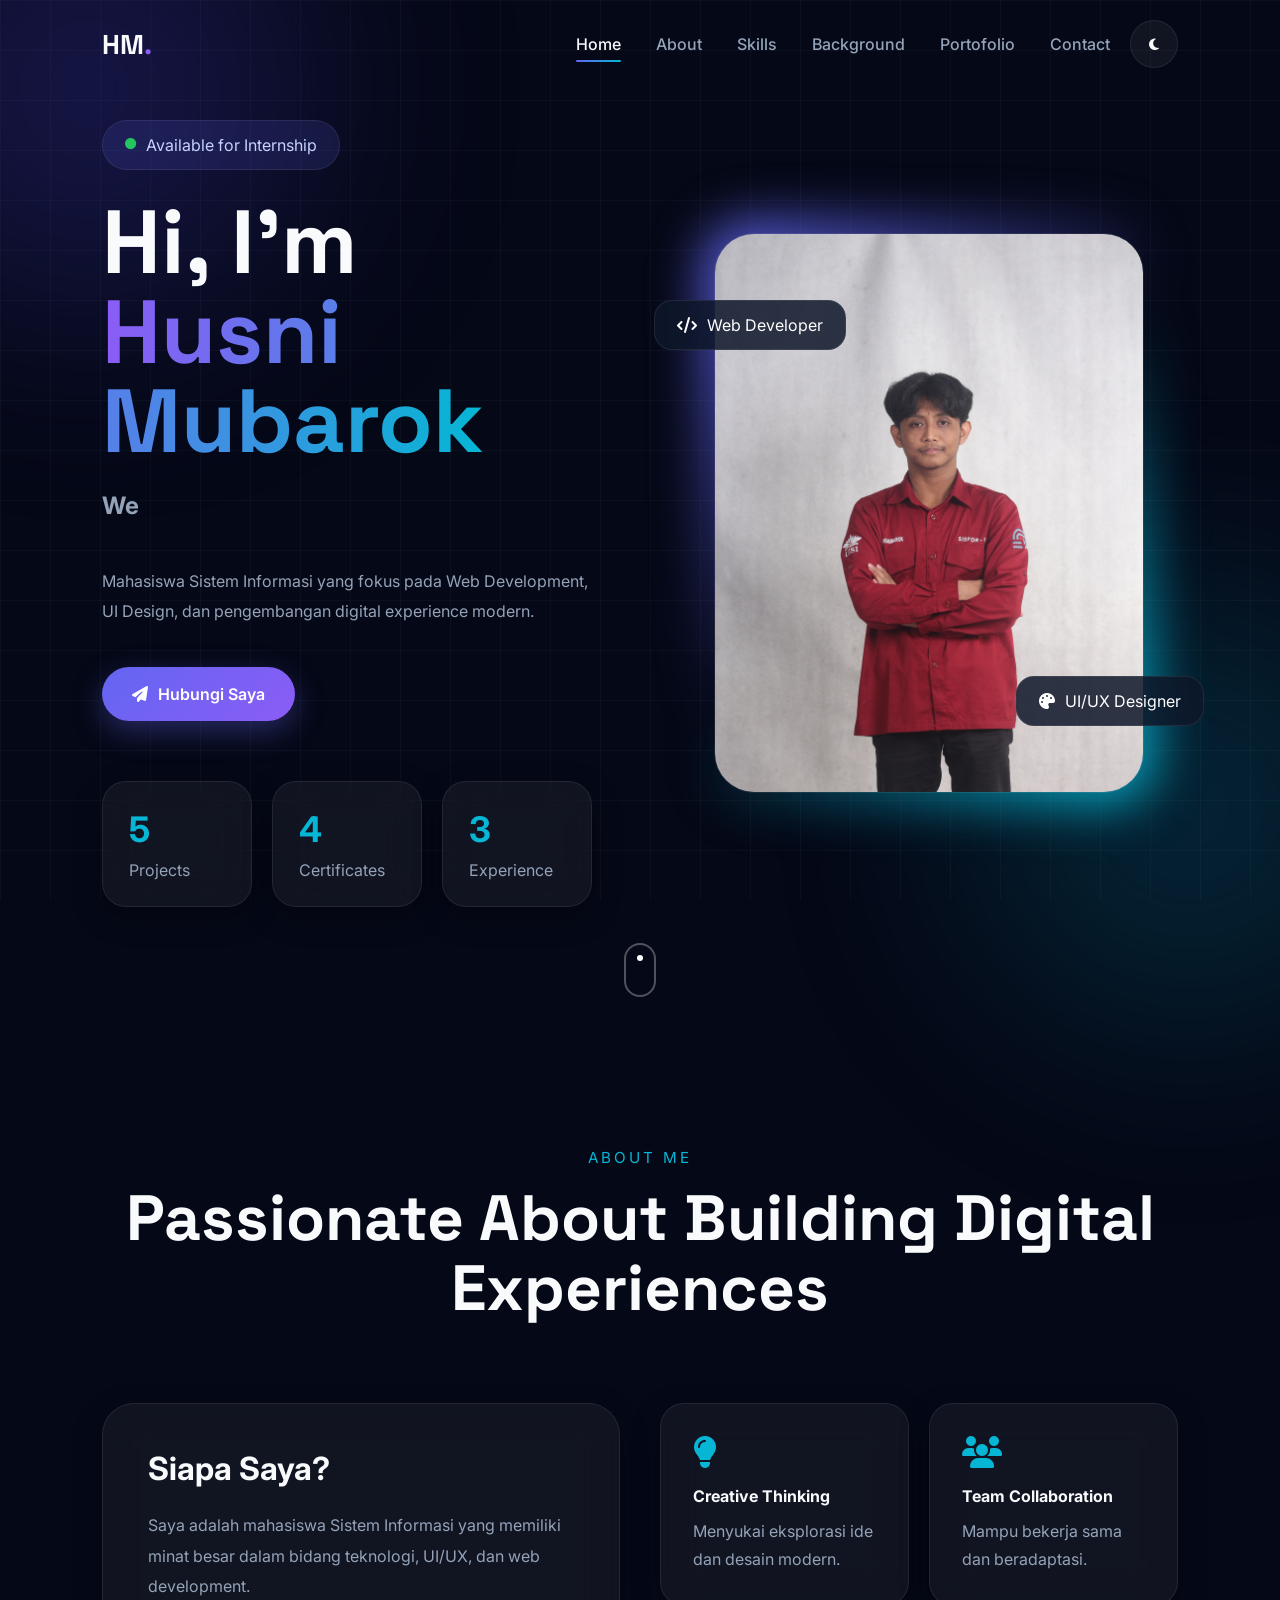
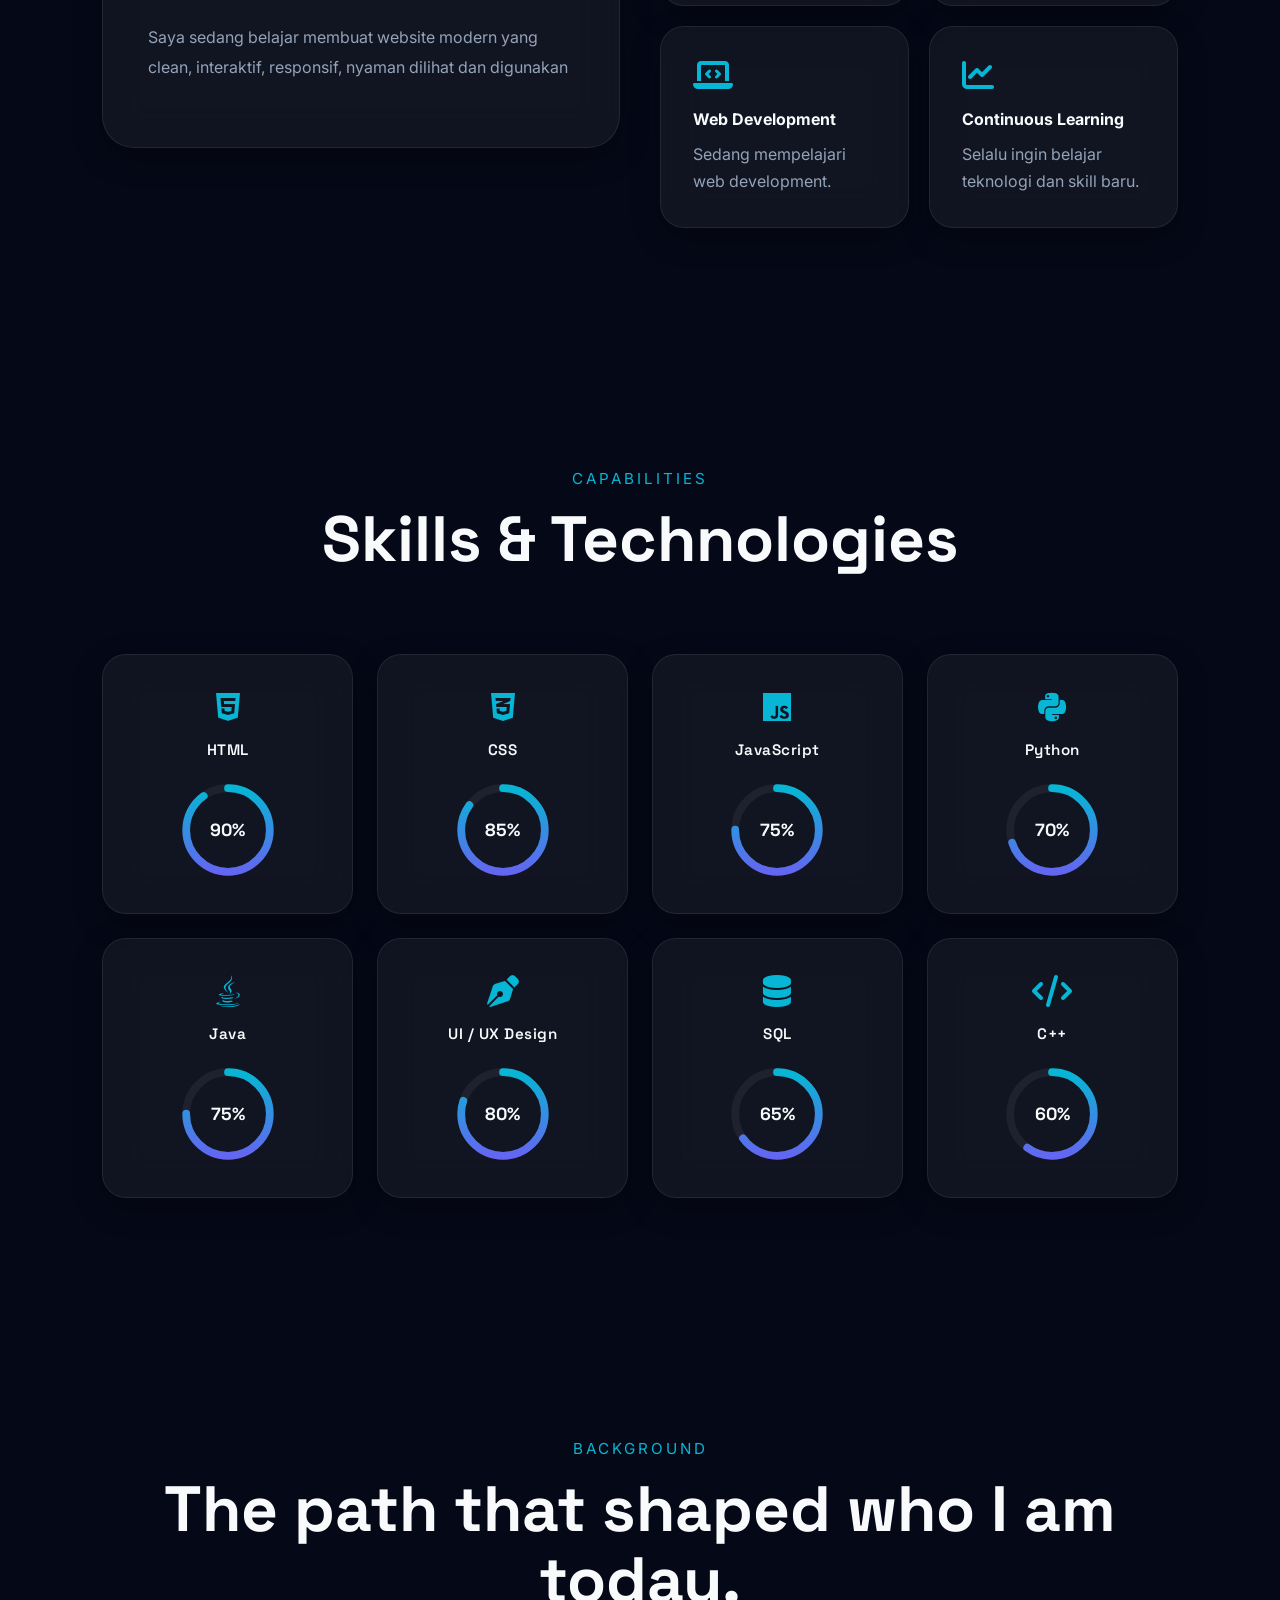
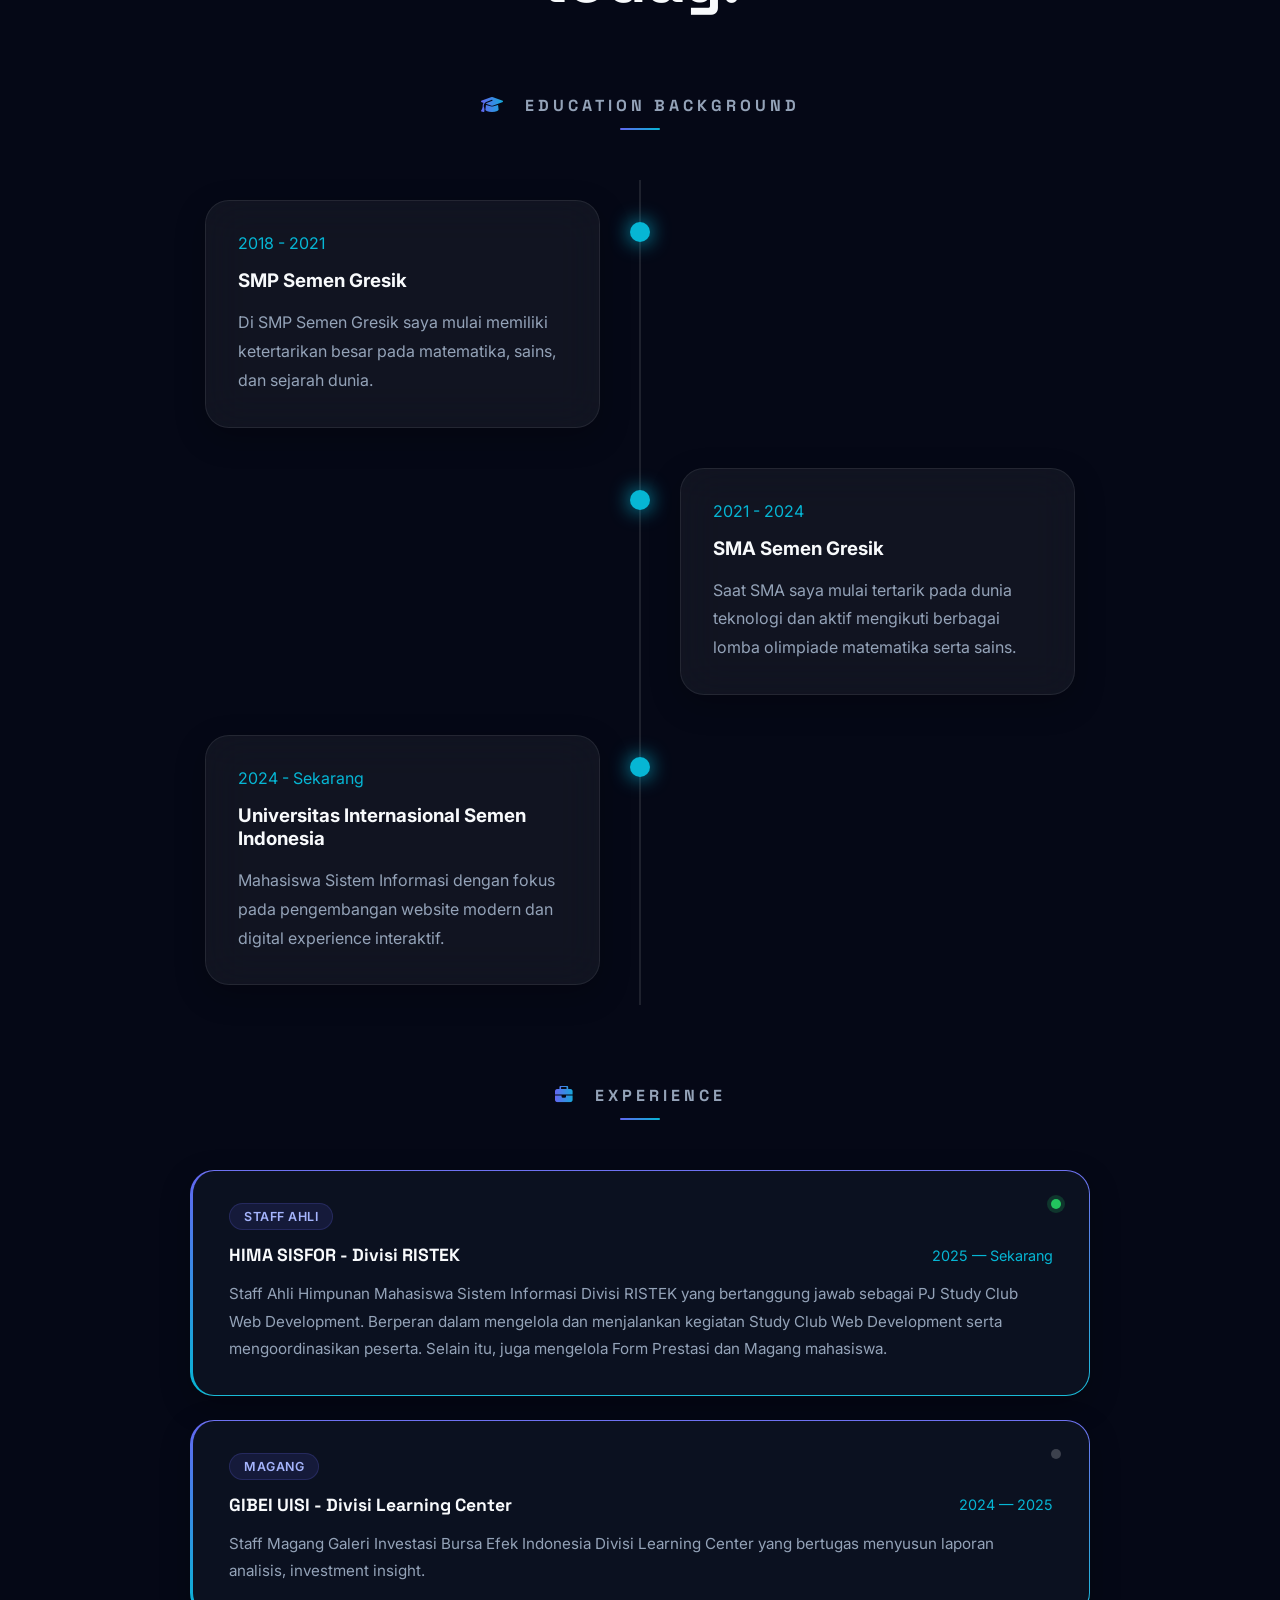
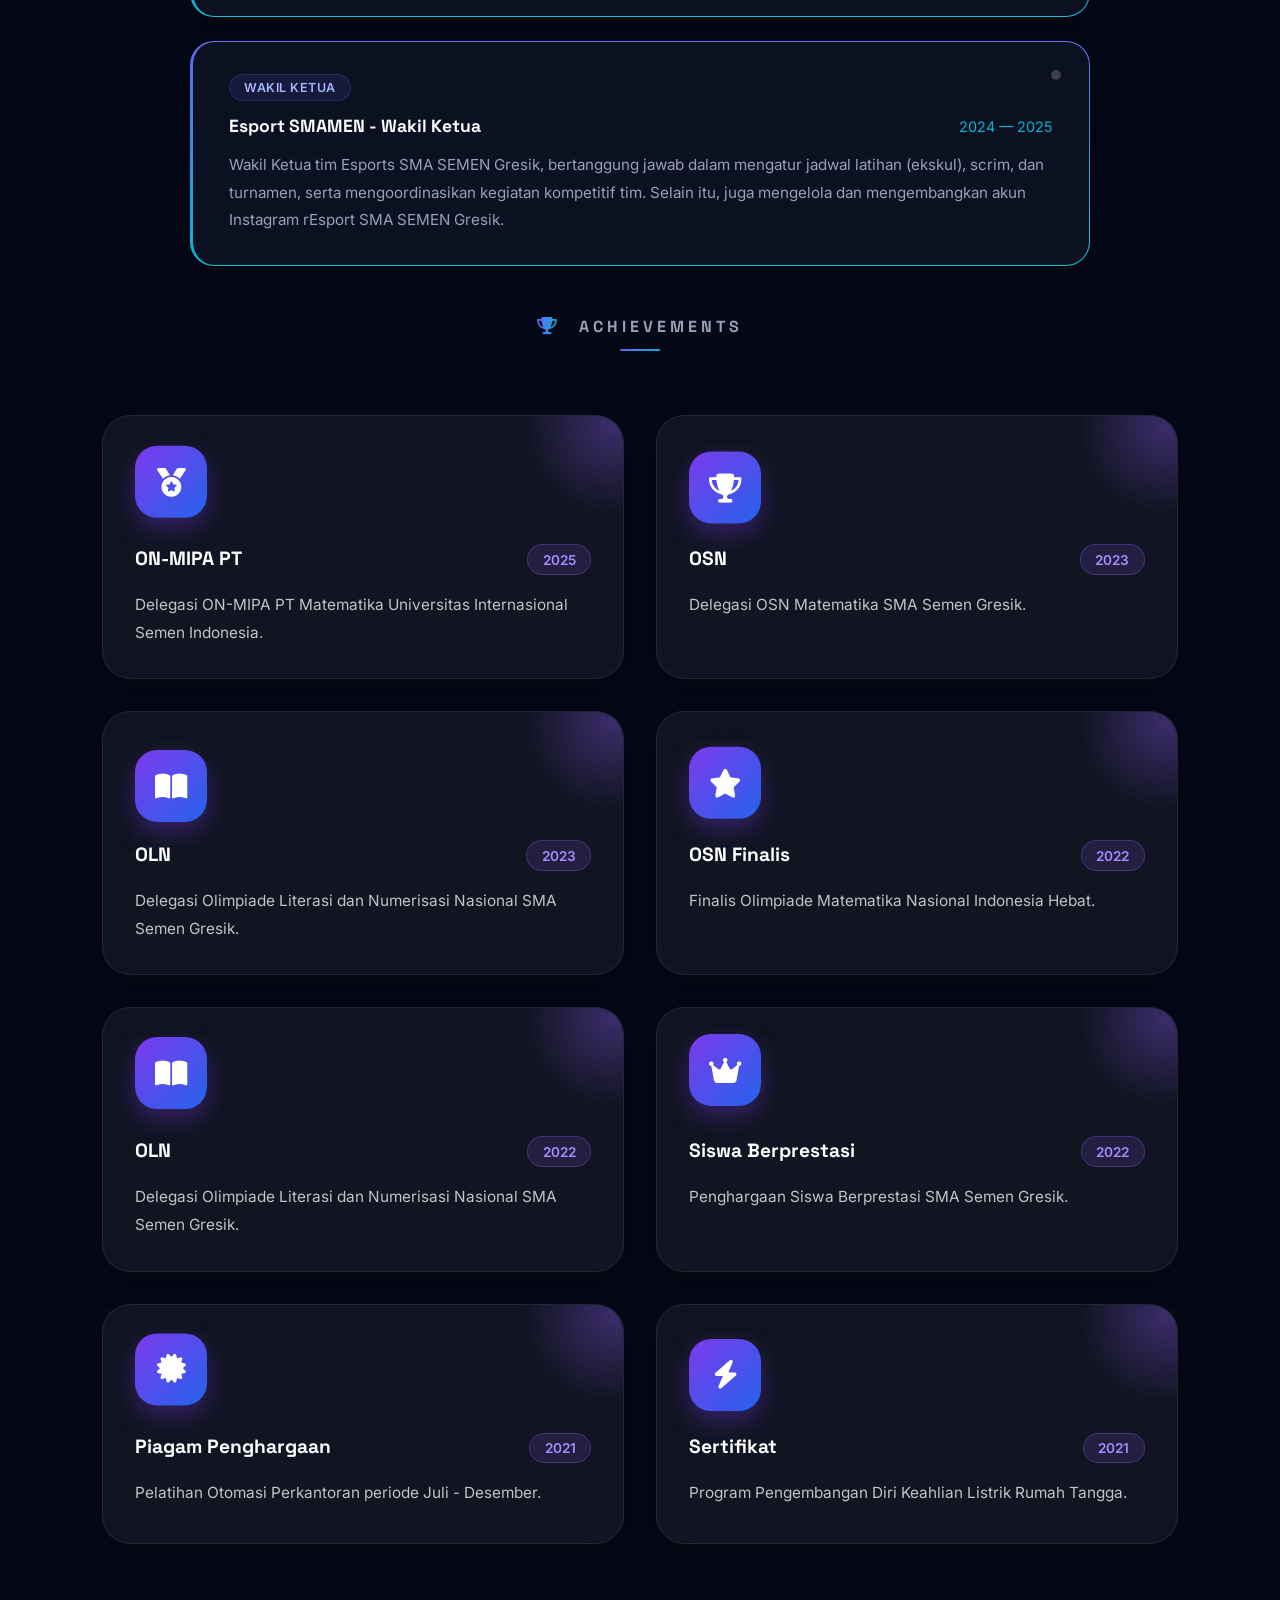
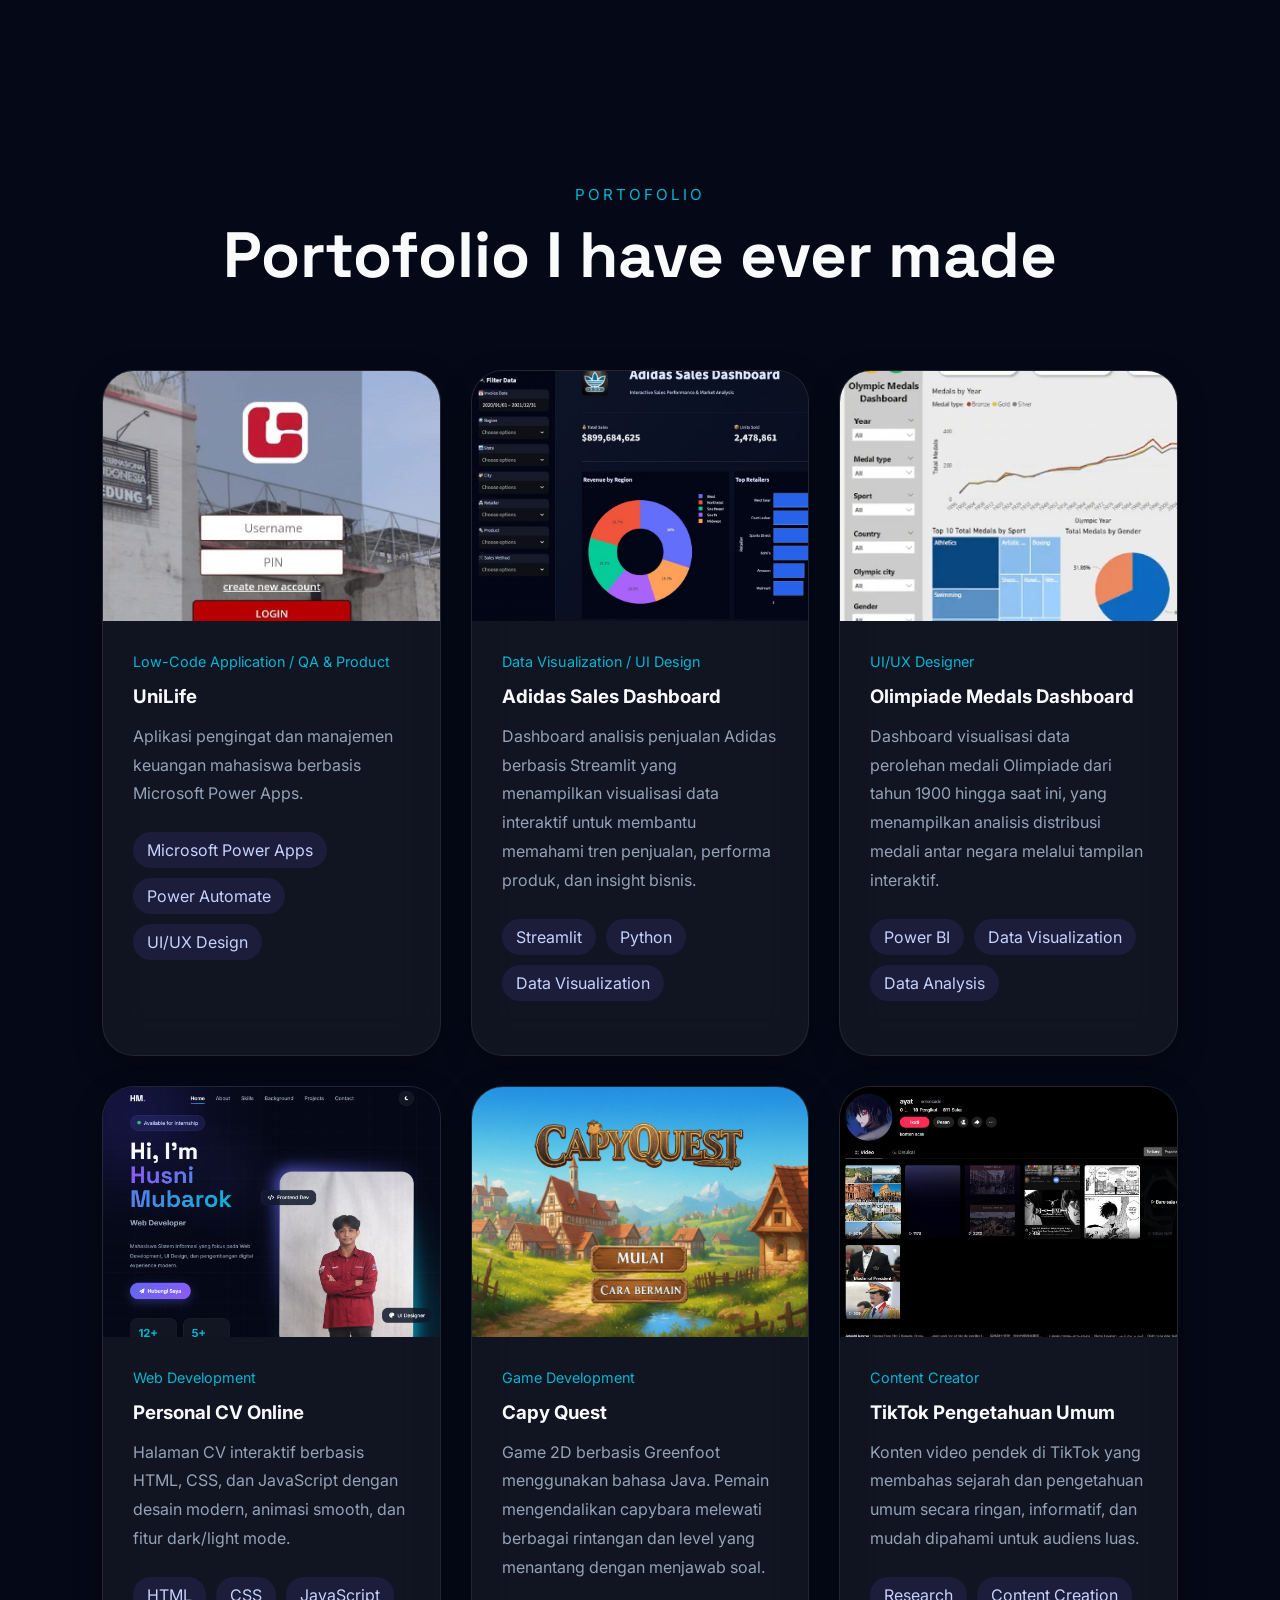
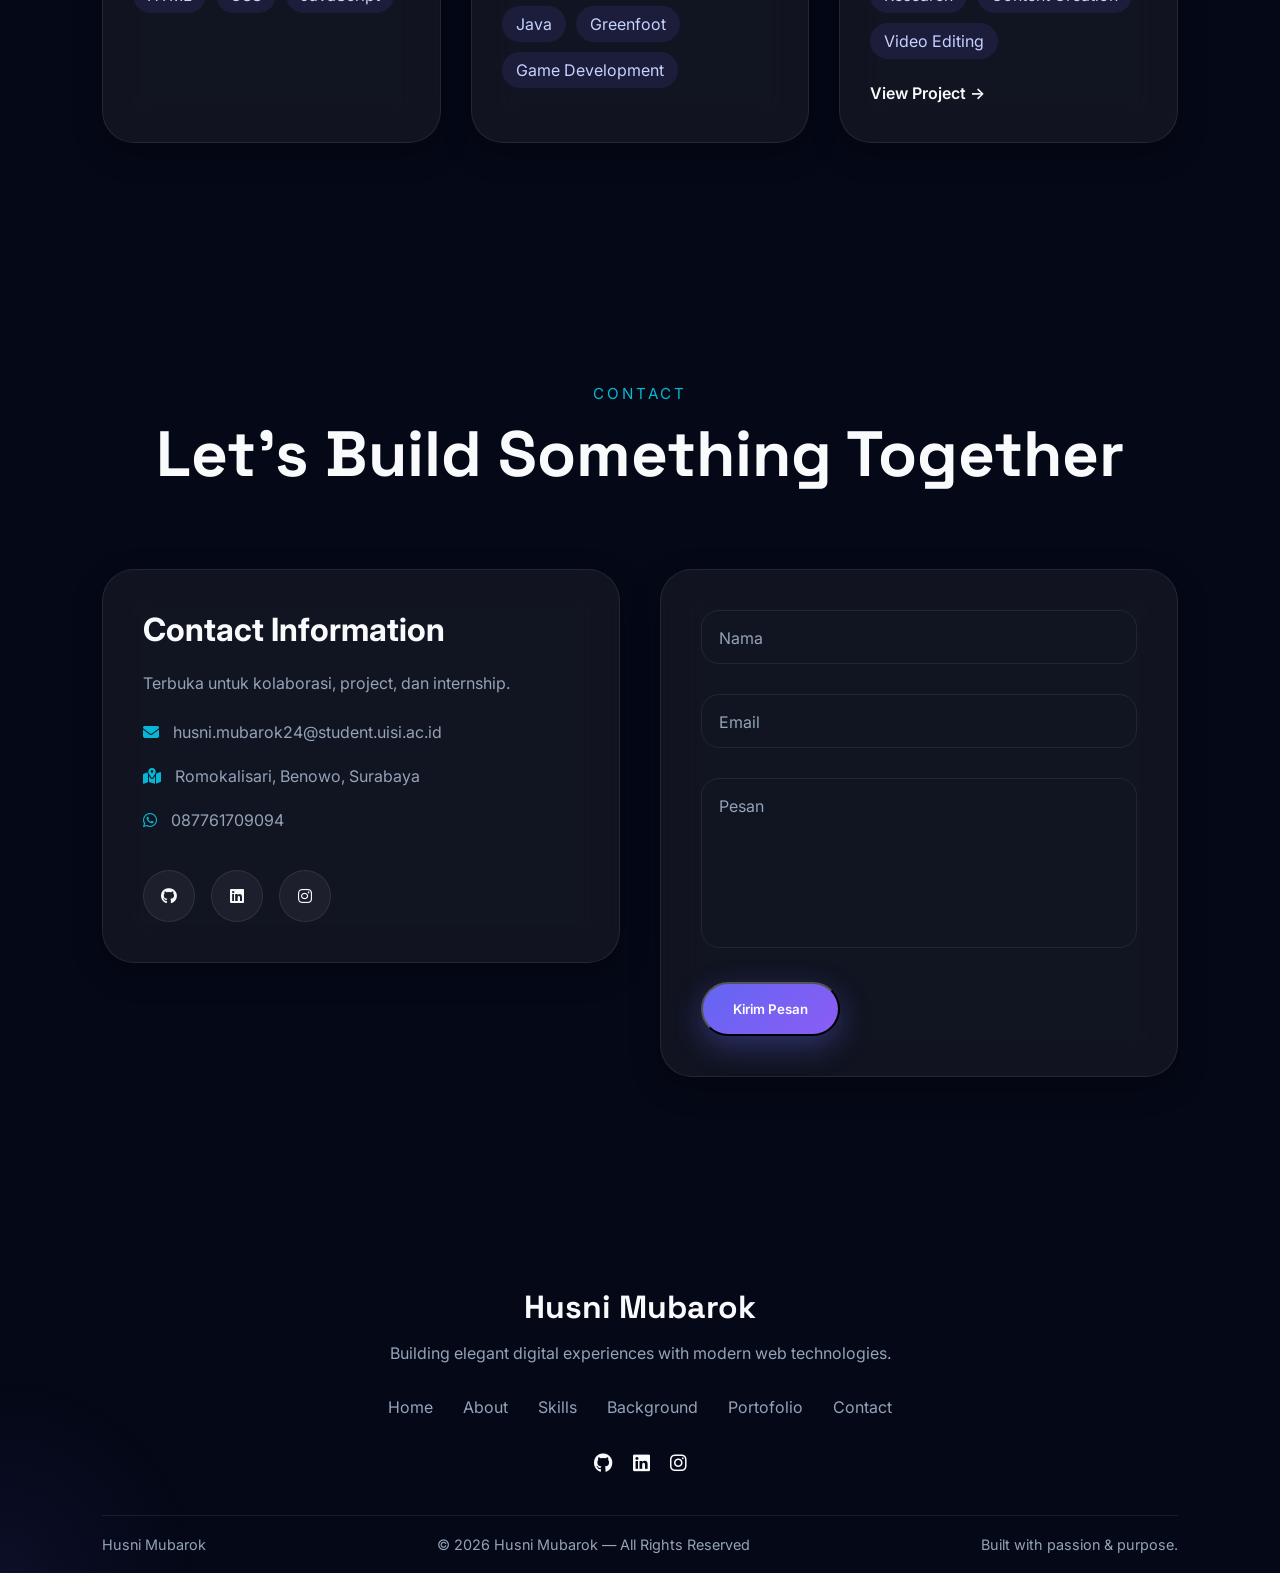
==== index.html @ 09825453 "hosting" ====
<!DOCTYPE html>
<html lang="id">
<head>
  <meta charset="UTF-8" />
  <meta name="viewport" content="width=device-width, initial-scale=1.0" />
  <title>Husni Mubarok | Personal CV</title>
  <!-- GOOGLE FONT -->
  <link rel="preconnect" href="https://fonts.googleapis.com">
  <link rel="preconnect" href="https://fonts.gstatic.com" crossorigin>
  <link href="https://fonts.googleapis.com/css2?family=Inter:wght@300;400;500;600;700;800&family=Space+Grotesk:wght@400;500;700&display=swap" rel="stylesheet">
  <!-- FONT AWESOME -->
  <link rel="stylesheet" href="https://cdnjs.cloudflare.com/ajax/libs/font-awesome/6.6.0/css/all.min.css" />
  <!-- CSS -->
  <link rel="stylesheet" href="landing-page.css">
</head>
<body>

  <!-- PRELOADER -->
  <div class="preloader">
    <div class="loader-content">
      <h2>HM CV</h2>
      <div class="loading-bar">
        <span class="loading-fill"></span>
      </div>
      <p class="loading-text">Loading...</p>
    </div>
  </div>

  <!-- SCROLL PROGRESS -->
  <div class="scroll-progress"></div>

  <!-- BACKGROUND EFFECT -->
  <div class="bg-blur blur-1"></div>
  <div class="bg-blur blur-2"></div>
  <div class="bg-grid"></div>

  <!-- HEADER -->
  <header class="header" id="header">
    <nav class="navbar">
      <!-- LOGO -->
      <a href="#home" class="logo">HM<span>.</span></a>
      <!-- NAVIGATION -->
      <ul class="nav-menu" id="navMenu">
        <li><a href="#home" class="nav-link active">Home</a></li>
        <li><a href="#about" class="nav-link">About</a></li>
        <li><a href="#skills" class="nav-link">Skills</a></li>
        <li><a href="#background" class="nav-link">Background</a></li>
        <li><a href="#portofolio" class="nav-link">Portofolio</a></li>
        <li><a href="#contact" class="nav-link">Contact</a></li>
      </ul>
      <!-- RIGHT NAV -->
      <div class="nav-right">
        <button class="theme-toggle" id="themeToggle">
          <i class="fa-solid fa-moon"></i>
        </button>
        <button class="hamburger" id="hamburger">
          <span></span>
          <span></span>
          <span></span>
        </button>
      </div>
    </nav>
  </header>

  <!-- MAIN -->
  <main>

    <!-- HERO SECTION -->
    <section class="hero section" id="home">
      <!-- HERO CONTENT -->
      <div class="hero-content reveal">
        <div class="hero-badge">
          <i class="fa-solid fa-circle"></i>
          Available for Internship
        </div>
        <h1>Hi, I'm <span>Husni Mubarok</span></h1>
        <h2 id="typing"></h2>
        <p class="hero-description">
          Mahasiswa Sistem Informasi yang fokus pada
          Web Development, UI Design, dan pengembangan
          digital experience modern.
        </p>
        <!-- BUTTON -->
        <div class="hero-buttons">
          <a href="#contact" class="btn primary-btn ripple">
            <i class="fa-solid fa-paper-plane"></i>
            Hubungi Saya
          </a>
        </div>
        <!-- STATS -->
        <div class="hero-stats">
          <article class="stat-card glass">
            <h3 class="counter" data-target="6">0</h3>
            <p>Projects</p>
          </article>
          <article class="stat-card glass">
            <h3 class="counter" data-target="5">0</h3>
            <p>Certificates</p>
          </article>
          <article class="stat-card glass">
            <h3 class="counter" data-target="3">0</h3>
            <p>Experience</p>
          </article>
        </div>
      </div>
      <!-- HERO IMAGE -->
      <div class="hero-image reveal">
        <div class="image-wrapper">
          <div class="glow-ring"></div>
          <img src="Asset/Fotoku.JPG" alt="Profile Husni" loading="lazy">
          <!-- FLOATING CARD -->
          <div class="floating-card card-1">
            <i class="fa-solid fa-code"></i>
            Web Developer
          </div>
          <div class="floating-card card-2">
            <i class="fa-solid fa-palette"></i>
            UI/UX Designer
          </div>
        </div>
      </div>
      <!-- SCROLL INDICATOR -->
      <div class="scroll-indicator">
        <span></span>
      </div>
    </section>

    <!-- ABOUT SECTION -->
    <section class="about section" id="about">
      <div class="section-title reveal">
        <span>About Me</span>
        <h2>Passionate About Building Digital Experiences</h2>
      </div>
      <div class="about-container">
        <!-- LEFT -->
        <div class="about-left reveal">
          <article class="about-card glass">
            <h3>Siapa Saya?</h3>
            <p>
              Saya adalah mahasiswa Sistem Informasi
              yang memiliki minat besar dalam bidang
              teknologi, UI/UX, dan web development.
            </p>
            <p>
              Saya sedang belajar membuat website modern
              yang clean, interaktif, responsif, nyaman dilihat dan digunakan
            </p>
          </article>
        </div>
        <!-- RIGHT -->
        <div class="about-right reveal">
          <div class="info-grid">
            <article class="info-card glass">
              <i class="fa-solid fa-lightbulb"></i>
              <h4>Creative Thinking</h4>
              <p>Menyukai eksplorasi ide dan desain modern.</p>
            </article>
            <article class="info-card glass">
              <i class="fa-solid fa-users"></i>
              <h4>Team Collaboration</h4>
              <p>Mampu bekerja sama dan beradaptasi.</p>
            </article>
            <article class="info-card glass">
              <i class="fa-solid fa-laptop-code"></i>
              <h4>Web Development</h4>
              <p>Sedang mempelajari web development.</p>
            </article>
            <article class="info-card glass">
              <i class="fa-solid fa-chart-line"></i>
              <h4>Continuous Learning</h4>
              <p>Selalu ingin belajar teknologi dan skill baru.</p>
            </article>
          </div>
        </div>
      </div>
    </section>

      <!-- SKILLS SECTION -->
    <section class="skills section" id="skills">
      <div class="section-title reveal">
        <span>Capabilities</span>
        <h2>Skills & Technologies</h2>
      </div>
      <div class="skills-grid">

        <div class="skill-card glass reveal">
          <div class="skill-icon"><i class="fa-brands fa-html5"></i></div>
          <div class="skill-name">HTML</div>
          <div class="skill-circle-wrap">
            <svg class="skill-svg" viewBox="0 0 100 100">
              <circle class="skill-track" cx="50" cy="50" r="38"/>
              <circle class="skill-fill" cx="50" cy="50" r="38"
                data-percent="90"
                style="stroke-dasharray:0 239"/>
            </svg>
            <span class="skill-percent">90%</span>
          </div>
        </div>

        <div class="skill-card glass reveal">
          <div class="skill-icon"><i class="fa-brands fa-css3-alt"></i></div>
          <div class="skill-name">CSS</div>
          <div class="skill-circle-wrap">
            <svg class="skill-svg" viewBox="0 0 100 100">
              <circle class="skill-track" cx="50" cy="50" r="38"/>
              <circle class="skill-fill" cx="50" cy="50" r="38"
                data-percent="85"
                style="stroke-dasharray:0 239"/>
            </svg>
            <span class="skill-percent">85%</span>
          </div>
        </div>

        <div class="skill-card glass reveal">
          <div class="skill-icon"><i class="fa-brands fa-js"></i></div>
          <div class="skill-name">JavaScript</div>
          <div class="skill-circle-wrap">
            <svg class="skill-svg" viewBox="0 0 100 100">
              <circle class="skill-track" cx="50" cy="50" r="38"/>
              <circle class="skill-fill" cx="50" cy="50" r="38"
                data-percent="75"
                style="stroke-dasharray:0 239"/>
            </svg>
            <span class="skill-percent">75%</span>
          </div>
        </div>

        <div class="skill-card glass reveal">
          <div class="skill-icon"><i class="fa-brands fa-python"></i></div>
          <div class="skill-name">Python</div>
          <div class="skill-circle-wrap">
            <svg class="skill-svg" viewBox="0 0 100 100">
              <circle class="skill-track" cx="50" cy="50" r="38"/>
              <circle class="skill-fill" cx="50" cy="50" r="38"
                data-percent="70"
                style="stroke-dasharray:0 239"/>
            </svg>
            <span class="skill-percent">70%</span>
          </div>
        </div>

        <div class="skill-card glass reveal">
          <div class="skill-icon"><i class="fa-brands fa-java"></i></div>
          <div class="skill-name">Java</div>
          <div class="skill-circle-wrap">
            <svg class="skill-svg" viewBox="0 0 100 100">
              <circle class="skill-track" cx="50" cy="50" r="38"/>
              <circle class="skill-fill" cx="50" cy="50" r="38"
                data-percent="75"
                style="stroke-dasharray:0 239"/>
            </svg>
            <span class="skill-percent">75%</span>
          </div>
        </div>

        <div class="skill-card glass reveal">
          <div class="skill-icon"><i class="fa-solid fa-pen-nib"></i></div>
          <div class="skill-name">UI / UX Design</div>
          <div class="skill-circle-wrap">
            <svg class="skill-svg" viewBox="0 0 100 100">
              <circle class="skill-track" cx="50" cy="50" r="38"/>
              <circle class="skill-fill" cx="50" cy="50" r="38"
                data-percent="80"
                style="stroke-dasharray:0 239"/>
            </svg>
            <span class="skill-percent">80%</span>
          </div>
        </div>

        <div class="skill-card glass reveal">
          <div class="skill-icon"><i class="fa-solid fa-database"></i></div>
          <div class="skill-name">SQL</div>
          <div class="skill-circle-wrap">
            <svg class="skill-svg" viewBox="0 0 100 100">
              <circle class="skill-track" cx="50" cy="50" r="38"/>
              <circle class="skill-fill" cx="50" cy="50" r="38"
                data-percent="65"
                style="stroke-dasharray:0 239"/>
            </svg>
            <span class="skill-percent">65%</span>
          </div>
        </div>

        <div class="skill-card glass reveal">
          <div class="skill-icon"><i class="fa-solid fa-code"></i></div>
          <div class="skill-name">C++</div>
          <div class="skill-circle-wrap">
            <svg class="skill-svg" viewBox="0 0 100 100">
              <circle class="skill-track" cx="50" cy="50" r="38"/>
              <circle class="skill-fill" cx="50" cy="50" r="38"
                data-percent="60"
                style="stroke-dasharray:0 239"/>
            </svg>
            <span class="skill-percent">60%</span>
          </div>
        </div>

      </div>
    </section>

  <!-- BACKGROUND SECTION -->
    <section class="background section" id="background">

      <div class="section-title reveal">
        <span>Background</span>
        <h2>The path that shaped who I am today.</h2>
      </div>

      <!-- ================= JOURNEY ================= -->
      <div class="sub-section reveal">

        <div class="section-title">
          <h3>
            <i class="fa-solid fa-graduation-cap"></i>
            EDUCATION BACKGROUND
          </h3>
        </div>

        <div class="timeline">

          <article class="timeline-item reveal">
            <div class="timeline-dot"></div>
            <div class="timeline-content glass">
              <span>2018 - 2021</span>
              <h3>SMP Semen Gresik</h3>
              <p>
                Di SMP Semen Gresik saya mulai memiliki ketertarikan besar pada matematika,
                sains, dan sejarah dunia.
              </p>
            </div>
          </article>

          <article class="timeline-item reveal">
            <div class="timeline-dot"></div>
            <div class="timeline-content glass">
              <span>2021 - 2024</span>
              <h3>SMA Semen Gresik</h3>
              <p>
                Saat SMA saya mulai tertarik pada dunia teknologi dan aktif mengikuti berbagai
                lomba olimpiade matematika serta sains.
              </p>
            </div>
          </article>

          <article class="timeline-item reveal">
            <div class="timeline-dot"></div>
            <div class="timeline-content glass">
              <span>2024 - Sekarang</span>
              <h3>Universitas Internasional Semen Indonesia</h3>
              <p>
                Mahasiswa Sistem Informasi dengan fokus pada pengembangan website modern dan
                digital experience interaktif.
              </p>
            </div>
          </article>

        </div>
      </div>

      <!-- ================= EXPERIENCE ================= -->
      <div class="sub-section reveal">

        <div class="section-title">
          <h3>
            <i class="fa-solid fa-briefcase"></i>
            EXPERIENCE
          </h3>
        </div>

        <div class="experience-timeline">

        <div class="exp-item reveal">
          <div class="exp-number">01</div>
          <div class="exp-card glass">
            <div class="exp-status active"></div>
            <span class="exp-badge">Staff Ahli</span>
            <div class="exp-header">
              <h3>HIMA SISFOR - Divisi RISTEK</h3>
              <span class="exp-year">2025 — Sekarang</span>
            </div>
            <p>Staff Ahli Himpunan Mahasiswa Sistem Informasi Divisi RISTEK
              yang bertanggung jawab sebagai PJ Study Club Web Development.
              Berperan dalam mengelola dan menjalankan kegiatan Study Club
              Web Development serta mengoordinasikan peserta. Selain itu,
              juga mengelola Form Prestasi dan Magang mahasiswa.</p>
          </div>
        </div>

        <div class="exp-item reveal">
          <div class="exp-number">02</div>
          <div class="exp-card glass">
            <div class="exp-status"></div>
            <span class="exp-badge">Magang</span>
            <div class="exp-header">
              <h3>GIBEI UISI - Divisi Learning Center</h3>
              <span class="exp-year">2024 — 2025</span>
            </div>
            <p>Staff Magang Galeri Investasi Bursa Efek Indonesia Divisi
              Learning Center yang bertugas menyusun laporan analisis,
              investment insight.</p>
          </div>
        </div>

        <div class="exp-item reveal">
          <div class="exp-number">03</div>
          <div class="exp-card glass">
            <div class="exp-status"></div>
            <span class="exp-badge">Wakil Ketua</span>
            <div class="exp-header">
              <h3>Esport SMAMEN - Wakil Ketua</h3>
              <span class="exp-year">2024 — 2025</span>
            </div>
            <p>Wakil Ketua tim Esports SMA SEMEN Gresik, bertanggung jawab
              dalam mengatur jadwal latihan (ekskul), scrim, dan turnamen,
              serta mengoordinasikan kegiatan kompetitif tim. Selain itu,
              juga mengelola dan mengembangkan akun Instagram rEsport
              SMA SEMEN Gresik.</p>
          </div>
        </div>
      </div>

      <!-- ================= ACHIEVEMENTS ================= -->
      <div class="sub-section reveal">

        <div class="section-title">
          <h3>
            <i class="fa-solid fa-trophy"></i>
            ACHIEVEMENTS
          </h3>
        </div>

        <div class="achievement-container">

          <article class="achievement-card glass reveal">
            <div class="achievement-icon">
              <i class="fa-solid fa-medal"></i>
            </div>
            <div class="achievement-content">
              <div class="achievement-top">
                <h3>ON-MIPA PT</h3>
                <span class="achievement-year">2025</span>
              </div>
              <p>Delegasi ON-MIPA PT Matematika Universitas Internasional Semen Indonesia.</p>
            </div>
          </article>

          <article class="achievement-card glass reveal">
            <div class="achievement-icon">
              <i class="fa-solid fa-trophy"></i>
            </div>
            <div class="achievement-content">
              <div class="achievement-top">
                <h3>OSN</h3>
                <span class="achievement-year">2023</span>
              </div>
              <p>Delegasi OSN Matematika SMA Semen Gresik.</p>
            </div>
          </article>

          <article class="achievement-card glass reveal">
            <div class="achievement-icon">
              <i class="fa-solid fa-book-open"></i>
            </div>
            <div class="achievement-content">
              <div class="achievement-top">
                <h3>OLN</h3>
                <span class="achievement-year">2023</span>
              </div>
              <p>Delegasi Olimpiade Literasi dan Numerisasi Nasional SMA Semen Gresik.</p>
            </div>
          </article>

          <article class="achievement-card glass reveal">
            <div class="achievement-icon">
              <i class="fa-solid fa-star"></i>
            </div>
            <div class="achievement-content">
              <div class="achievement-top">
                <h3>OSN Finalis</h3>
                <span class="achievement-year">2022</span>
              </div>
              <p>Finalis Olimpiade Matematika Nasional Indonesia Hebat.</p>
            </div>
          </article>

          <article class="achievement-card glass reveal">
            <div class="achievement-icon">
              <i class="fa-solid fa-book-open"></i>
            </div>
            <div class="achievement-content">
              <div class="achievement-top">
                <h3>OLN</h3>
                <span class="achievement-year">2022</span>
              </div>
              <p>Delegasi Olimpiade Literasi dan Numerisasi Nasional SMA Semen Gresik.</p>
            </div>
          </article>

          <article class="achievement-card glass reveal">
            <div class="achievement-icon">
              <i class="fa-solid fa-crown"></i>
            </div>
            <div class="achievement-content">
              <div class="achievement-top">
                <h3>Siswa Berprestasi</h3>
                <span class="achievement-year">2022</span>
              </div>
              <p>Penghargaan Siswa Berprestasi SMA Semen Gresik.</p>
            </div>
          </article>

          <article class="achievement-card glass reveal">
            <div class="achievement-icon">
              <i class="fa-solid fa-certificate"></i>
            </div>
            <div class="achievement-content">
              <div class="achievement-top">
                <h3>Piagam Penghargaan</h3>
                <span class="achievement-year">2021</span>
              </div>
              <p>Pelatihan Otomasi Perkantoran periode Juli - Desember.</p>
            </div>
          </article>

          <article class="achievement-card glass reveal">
            <div class="achievement-icon">
              <i class="fa-solid fa-bolt"></i>
            </div>
            <div class="achievement-content">
              <div class="achievement-top">
                <h3>Sertifikat</h3>
                <span class="achievement-year">2021</span>
              </div>
              <p>Program Pengembangan Diri Keahlian Listrik Rumah Tangga.</p>
            </div>
          </article>

        </div>
      </div>

    </section>


 <!-- PROJECTS -->
    <section class="portofolio section" id="portofolio">
      <div class="section-title reveal">
        <span>Portofolio</span>
        <h2>Portofolio I have ever made</h2>
      </div>
      <div class="project-grid">

        <article class="project-card glass reveal">
          <div class="project-image">
            <img src="Asset/Unilife.jpg" alt="Project 1" loading="lazy">
          </div>
          <div class="project-content">
            <span class="project-category">Low-Code Application / QA & Product</span>
            <h3>UniLife</h3>
            <p>Aplikasi pengingat dan manajemen keuangan mahasiswa berbasis Microsoft Power Apps.</p>
            <div class="tech-stack">
              <span>Microsoft Power Apps</span>
              <span>Power Automate</span>
              <span>UI/UX Design</span>
            </div>
          </div>
        </article>

        <article class="project-card glass reveal">
          <div class="project-image">
            <img src="Asset/VAD_UAS.jpg" alt="Project 2" loading="lazy">
          </div>
          <div class="project-content">
            <span class="project-category">Data Visualization / UI Design</span>
            <h3>Adidas Sales Dashboard</h3>
            <p>Dashboard analisis penjualan Adidas berbasis Streamlit yang menampilkan visualisasi data interaktif untuk membantu memahami tren penjualan, performa produk, dan insight bisnis.</p>
            <div class="tech-stack">
              <span>Streamlit</span>
              <span>Python</span>
              <span>Data Visualization</span>
            </div>
          </div>
        </article>

        <article class="project-card glass reveal">
          <div class="project-image">
            <img src="Asset/VAD_UTS.jpg" alt="Project 3" loading="lazy">
          </div>
          <div class="project-content">
            <span class="project-category">UI/UX Designer</span>
            <h3>Olimpiade Medals Dashboard</h3>
            <p>Dashboard visualisasi data perolehan medali Olimpiade dari tahun 1900 hingga saat ini, yang menampilkan analisis distribusi medali antar negara melalui tampilan interaktif.</p>
            <div class="tech-stack">
              <span>Power BI</span>
              <span>Data Visualization</span>
              <span>Data Analysis</span>
            </div>
          </div>
        </article>

        <article class="project-card glass reveal">
          <div class="project-image">
            <img src="Asset/CV_online.jpg" alt="Project 4" loading="lazy">
          </div>
          <div class="project-content">
            <span class="project-category">Web Development</span>
            <h3>Personal CV Online</h3>
            <p>Halaman CV interaktif berbasis HTML, CSS, dan JavaScript dengan desain modern, animasi smooth, dan fitur dark/light mode.</p>
            <div class="tech-stack">
              <span>HTML</span>
              <span>CSS</span>
              <span>JavaScript</span>
            </div>
          </div>
        </article>

        <article class="project-card glass reveal">
          <div class="project-image">
            <img src="Asset/CapyQuest.jpg" alt="Capy Quest" loading="lazy">
          </div>
          <div class="project-content">
            <span class="project-category">Game Development</span>
            <h3>Capy Quest</h3>
            <p>Game 2D berbasis Greenfoot menggunakan bahasa Java. Pemain mengendalikan capybara melewati berbagai rintangan dan level yang menantang dengan menjawab soal.</p>
            <div class="tech-stack">
              <span>Java</span>
              <span>Greenfoot</span>
              <span>Game Development</span>
            </div>
          </div>
        </article>

        <article class="project-card glass reveal">
          <div class="project-image">
            <img src="Asset/Tiktok.jpg" alt="TikTok Pengetahuan Umum" loading="lazy">
          </div>
          <div class="project-content">
            <span class="project-category">Content Creator</span>
            <h3>TikTok Pengetahuan Umum</h3>
            <p>Konten video pendek di TikTok yang membahas sejarah dan pengetahuan umum secara ringan, informatif, dan mudah dipahami untuk audiens luas.</p>
            <div class="tech-stack">
              <span>Research</span>
              <span>Content Creation</span>
              <span>Video Editing</span>
            </div>
            <div class="project-links">
              <a href="https://www.tiktok.com/@verrsecade" target="_blank">View Project →</a>
            </div>
          </div>
        </article>
        
      </div>
    </section>

    <!-- CONTACT -->
    <section class="contact section" id="contact">
      <div class="section-title reveal">
        <span>Contact</span>
        <h2>Let's Build Something Together</h2>
      </div>
      <div class="contact-container">
        <!-- LEFT -->
        <div class="contact-info reveal">
          <article class="contact-card glass">
            <h3>Contact Information</h3>
            <p>Terbuka untuk kolaborasi, project, dan internship.</p>
            <div class="contact-item">
              <i class="fa-solid fa-envelope"></i>
              <a href="https://mail.google.com/mail/?view=cm&to=husni.mubarok24@student.uisi.ac.id" 
                target="_blank"
                style="color:var(--text-soft);">
                husni.mubarok24@student.uisi.ac.id
              </a>
            </div>
            <div class="contact-item">
              <i class="fa-solid fa-map-location-dot"></i>
              <a href="https://maps.google.com/?q=Romokalisari,Benowo,Surabaya" 
                target="_blank"
                style="color:var(--text-soft);">
                Romokalisari, Benowo, Surabaya
              </a>
            </div>
            <div class="contact-item">
              <i class="fa-brands fa-whatsapp"></i>
              <a href="https://wa.me/6287761709094" 
                target="_blank"
                style="color:var(--text-soft);">
                087761709094
              </a>
            </div>
            <!-- SOCIAL -->
            <div class="social-links">
              <a href="https://github.com/Husni1Mubarok" target="_blank" rel="noopener"><i class="fab fa-github"></i></a>
              <a href="https://www.linkedin.com/in/husni1mubarok" target="_blank" rel="noopener"><i class="fab fa-linkedin"></i></a>
              <a href="https://www.instagram.com/husn1i?igsh=MXZuaHJ5c3NkeXFiMw==" target="_blank" rel="noopener"><i class="fab fa-instagram"></i></a>
            </div>
          </article>
        </div>
        <!-- RIGHT -->
        <div class="contact-form reveal">
          <form id="contactForm" class="glass">
            <div class="input-group">
              <input type="text" id="name" required>
              <label>Nama</label>
            </div>
            <div class="input-group">
              <input type="email" id="email" required>
              <label>Email</label>
            </div>
            <div class="input-group">
              <textarea id="message" required></textarea>
              <label>Pesan</label>
            </div>
            <button type="submit" class="btn primary-btn ripple">Kirim Pesan</button>
          </form>
        </div>
      </div>
    </section>

  </main>

<!-- FOOTER -->
  <footer class="footer">
  <div class="footer-content reveal">
    <h3>Husni Mubarok</h3>
    <p>Building elegant digital experiences with modern web technologies.</p>
    <div class="footer-links">
      <a href="#home">Home</a>
      <a href="#about">About</a>
      <a href="#skills">Skills</a>
      <a href="#background">Background</a>
      <a href="#portofolio">Portofolio</a>
      <a href="#contact">Contact</a>
    </div>
    <div class="footer-socials">
      <a href="https://github.com/Husni1Mubarok" target="_blank" rel="noopener"><i class="fab fa-github"></i></a>
      <a href="https://www.linkedin.com/in/husni1mubarok" target="_blank" rel="noopener"><i class="fab fa-linkedin"></i></a>
      <a href="https://www.instagram.com/husn1i?igsh=MXZuaHJ5c3NkeXFiMw==" target="_blank" rel="noopener"><i class="fab fa-instagram"></i></a>
    </div>
  </div>
  <div class="footer-bottom">
    <span>Husni Mubarok</span>
    <p class="copyright"></p>
    <span>Built with passion & purpose.</span>
  </div>
  <a href="#home" class="back-to-top">
    <i class="fa-solid fa-arrow-up"></i>
  </a>
</footer>

  <!-- JAVASCRIPT -->
  <script src="script.js"></script>

</body>
</html>
---- landing-page.css ----
/* =========================
    ROOT VARIABLES
  ========================= */

  :root{

    --bg:#050816;
    --bg-secondary:#0b1120;
    --surface:rgba(255,255,255,.05);

    --text:#f8fafc;
    --text-soft:#94a3b8;

    --primary:#6366f1;
    --primary-light:#8b5cf6;
    --accent:#06b6d4;

    --border:rgba(255,255,255,.08);

    --shadow:
    0 10px 30px rgba(0,0,0,.25);

    --radius-lg:32px;
    --radius-md:24px;
    --radius-sm:18px;

    --transition:
    all .45s cubic-bezier(.22,1,.36,1);
  }

  /* =========================
    LIGHT MODE
  ========================= */

  body.light{

    --bg:#f8fafc;
    --bg-secondary:#ffffff;

    --surface:rgba(255,255,255,.75);

    --text:#0f172a;
    --text-soft:#475569;

    --border:rgba(15,23,42,.08);

    --shadow:
    0 10px 40px rgba(15,23,42,.08);
  }

  /* =========================
    RESET
  ========================= */

  *{
    margin:0;
    padding:0;
    box-sizing:border-box;
  }

  html{
    scroll-behavior:smooth;
  }

  body{
    font-family:'Inter',sans-serif;
    background:var(--bg);
    color:var(--text);
    overflow-x:hidden;
    transition:var(--transition);
  }

  /* =========================
    CUSTOM SCROLLBAR
  ========================= */

  ::-webkit-scrollbar{
    width:10px;
  }

  ::-webkit-scrollbar-track{
    background:var(--bg);
  }

  ::-webkit-scrollbar-thumb{
    border-radius:20px;

    background:
    linear-gradient(
    to bottom,
    var(--primary),
    var(--primary-light)
    );
  }

  /* =========================
    GLOBAL
  ========================= */

  section{
    padding:120px 8%;
    position:relative;
  }

  img{
    width:100%;
    display:block;
  }

  a{
    text-decoration:none;
  }

  ul{
    list-style:none;
  }

  button,
  input,
  textarea{
    font-family:'Inter',sans-serif;
  }

  .section-title{
    text-align:center;
    margin-bottom:80px;
  }

  .section-title span{
    color:var(--accent);
    font-size:.95rem;
    text-transform:uppercase;
    letter-spacing:3px;
  }

  .section-title h2{
    margin-top:16px;

    font-size:
    clamp(2.5rem,5vw,4.5rem);

    line-height:1.1;

    font-family:'Space Grotesk',sans-serif;
  }

  /* =========================
    GLASS EFFECT
  ========================= */

  .glass{
    background:var(--surface);

    border:
    1px solid var(--border);

    backdrop-filter:blur(20px);
    -webkit-backdrop-filter:blur(20px);

    box-shadow:var(--shadow);
  }

   /* =========================
    PRELOADER
  ========================= */

  .preloader {
    position: fixed;
    inset: 0;

    background: #0b1020;

    display: flex;
    align-items: center;
    justify-content: center;

    z-index: 99999;

    transition: 0.8s ease;
  }

  .preloader.hide {
    opacity: 0;
    visibility: hidden;
  }

  .loader-content {
    width: 320px;
    text-align: center;
  }

  .loader-content h2 {
    font-size: 2rem;
    color: white;
    margin-bottom: 2rem;
    letter-spacing: 2px;
  }

  /* LOADING BAR */

  .loading-bar {
    width: 100%;
    height: 10px;

    background: rgba(255,255,255,0.08);

    border: 1px solid rgba(255,255,255,0.15);

    overflow: hidden;

    position: relative;
  }

  .loading-fill {
    position: absolute;
    top: 0;
    left: 0;

    width: 0%;
    height: 100%;

    background: linear-gradient(
      90deg,
      #7c4dff,
      #3b82f6
    );

    animation: loadingFill 2s ease forwards;
  }

  .loading-text {
    margin-top: 1rem;

    color: rgba(255,255,255,0.7);

    letter-spacing: 1px;
    font-size: 0.95rem;
  }

  /* ANIMATION */

  @keyframes loadingFill {

    0% {
      width: 0%;
    }

    100% {
      width: 100%;
    }
  }

  /* =========================
    BG EFFECT
  ========================= */

  .bg-blur{
    position:fixed;
    border-radius:50%;
    filter:blur(120px);

    z-index:-2;
  }

  .blur-1{
    width:420px;
    height:420px;

    background:#4f46e5;

    top:-120px;
    left:-120px;

    opacity:.25;
  }

  .blur-2{
    width:420px;
    height:420px;

    background:#06b6d4;

    bottom:-120px;
    right:-120px;

    opacity:.18;
  }

  .bg-grid{
    position:fixed;
    inset:0;

    background-image:
    linear-gradient(rgba(255,255,255,.03) 1px, transparent 1px),
    linear-gradient(90deg, rgba(255,255,255,.03) 1px, transparent 1px);

    background-size:50px 50px;

    z-index:-3;
  }

  /* =========================
    SCROLL PROGRESS
  ========================= */

  .scroll-progress{
    position:fixed;
    top:0;
    left:0;

    width:0%;
    height:4px;

    background:
    linear-gradient(
    to right,
    var(--primary),
    var(--accent)
    );

    z-index:99999;
  }

  /* =========================
    HEADER
  ========================= */

  .header{
    position:fixed;
    top:0;
    left:0;

    width:100%;

    z-index:999;

    transition:var(--transition);
  }

  .header.scrolled{
    background:rgba(5,8,22,.75);

    backdrop-filter:blur(20px);

    border-bottom:
    1px solid rgba(255,255,255,.05);
  }

  body.light .header.scrolled{
    background:rgba(255,255,255,.8);
  }

  .navbar{
    display:flex;
    align-items:center;
    justify-content:space-between;

    padding:20px 8%;
  }

  .logo{
    color:var(--text);

    font-size:1.7rem;
    font-weight:800;

    font-family:'Space Grotesk',sans-serif;
  }

  .logo span{
    color:var(--primary-light);
  }

  .nav-menu{
    display:flex;
    gap:35px;
    margin-left:auto;
    margin-right:20px;
  }

  .nav-link{
    position:relative;

    color:var(--text-soft);

    font-weight:500;

    transition:var(--transition);
  }

  .nav-link:hover,
  .nav-link.active{
    color:var(--text);
  }

  .nav-link::after{
    content:'';

    position:absolute;
    left:0;
    bottom:-8px;

    width:0%;
    height:2px;

    border-radius:20px;

    background:
    linear-gradient(
    to right,
    var(--primary),
    var(--accent)
    );

    transition:var(--transition);
  }

  .nav-link:hover::after,
  .nav-link.active::after{
    width:100%;
  }

  .nav-right{
    display:flex;
    align-items:center;
    gap:14px;
  }

  .theme-toggle{
    width:48px;
    height:48px;

    border:none;
    border-radius:50%;

    background:var(--surface);

    color:var(--text);

    border:
    1px solid var(--border);

    cursor:pointer;

    transition:var(--transition);
  }

  .theme-toggle:hover{
    transform:translateY(-4px);
  }

  .hamburger{
    display:none;

    flex-direction:column;
    gap:5px;

    background:none;
    border:none;

    cursor:pointer;
  }

  .hamburger span{
    width:26px;
    height:3px;

    border-radius:20px;

    background:var(--text);
  }

  /* =========================
    HERO
  ========================= */

  .hero{
    min-height:100vh;

    display:grid;
    grid-template-columns:1fr 1fr;

    align-items:center;

    gap:80px;
  }

  .hero-badge{
    display:inline-flex;
    align-items:center;
    gap:10px;

    padding:14px 22px;

    border-radius:50px;

    background:
    rgba(99,102,241,.15);

    color:#c7d2fe;

    border:
    1px solid rgba(255,255,255,.08);

    margin-bottom:28px;
  }

  .hero-badge i{
    font-size:.7rem;
    color:#22c55e;
  }

  .hero-content h1{
    font-size:
    clamp(3rem,7vw,6rem);

    line-height:1;

    font-family:'Space Grotesk',sans-serif;
  }

  .hero-content h1 span{
    background:
    linear-gradient(
    to right,
    var(--primary-light),
    var(--accent)
    );

    -webkit-background-clip:text;
    background-clip:text;
    -webkit-text-fill-color:transparent;
    color:transparent;
  }

  .hero-content h2{
    margin-top:24px;

    min-height:45px;

    color:var(--text-soft);
  }

  .hero-description{
    margin-top:30px;

    max-width:600px;

    line-height:1.9;

    color:var(--text-soft);
  }

  .hero-buttons{
    display:flex;
    gap:20px;

    margin-top:40px;
  }

  .btn{
    position:relative;
    overflow:hidden;

    display:inline-flex;
    align-items:center;
    justify-content:center;
    gap:10px;

    padding:17px 30px;

    border-radius:50px;

    font-weight:600;

    transition:var(--transition);
  }
  .btn:active{
    transform: scale(0.97) !important;
  }
  .primary-btn{
    background:
    linear-gradient(
    135deg,
    var(--primary),
    var(--primary-light)
    );

    color:white;

    box-shadow:
    0 10px 30px rgba(99,102,241,.35);
  }

  .secondary-btn{
    border:
    1px solid var(--border);

    color:var(--text);
  }

  .btn:hover{
    opacity: 0.9;
  }

  .hero-stats{
    display:flex;
    gap:20px;
    flex-wrap:wrap;

    margin-top:60px;
  }

  .stat-card{
    padding:26px;

    min-width:150px;

    border-radius:var(--radius-md);

    transition:var(--transition);
  }

  .stat-card:hover{
    transform:translateY(-8px);
  }

  .stat-card h3{
    font-size:2.2rem;

    color:var(--accent);
  }

  .stat-card p{
    margin-top:10px;

    color:var(--text-soft);
  }

  /* =========================
    HERO IMAGE
  ========================= */

  .hero-image{
    display:flex;
    justify-content:center;
  }

  .image-wrapper{
    position:relative;
    width:430px;
  }

  .image-wrapper img{
    height:560px;

    object-fit:cover;

    border-radius:40px;

    position:relative;
    z-index:2;

    border:
    1px solid rgba(255,255,255,.08);
  }

  .glow-ring{
    position:absolute;
    inset:-12px;

    border-radius:50px;

    background:
    linear-gradient(
    135deg,
    var(--primary),
    transparent,
    var(--accent)
    );

    filter:blur(25px);

    z-index:1;
  }

  .floating-card{
    position:absolute;

    display:flex;
    align-items:center;
    gap:10px;

    padding:14px 22px;

    border-radius:18px;

    background:rgba(15,23,42,.85);

    border:
    1px solid rgba(255,255,255,.08);

    color:white;

    z-index:3;

    animation:float 4s ease-in-out infinite;
  }

  @keyframes float{

    0%,100%{
      transform:translateY(0);
    }

    50%{
      transform:translateY(-10px);
    }
  }

  .card-1{
    top:12%;
    left:-60px;
  }

  .card-2{
    bottom:12%;
    right:-60px;
  }

  /* =========================
    SCROLL INDICATOR
  ========================= */

  .scroll-indicator{
    position:absolute;

    bottom:30px;
    left:50%;

    transform:translateX(-50%);
  }

  .scroll-indicator span{
    display:block;

    width:32px;
    height:54px;

    border-radius:50px;

    border:
    2px solid rgba(255,255,255,.3);

    position:relative;
  }

  .scroll-indicator span::before{
    content:'';

    position:absolute;

    top:10px;
    left:50%;

    transform:translateX(-50%);

    width:6px;
    height:6px;

    border-radius:50%;

    background:white;

    animation:scrollAnim 1.5s infinite;
  }

  @keyframes scrollAnim{

    0%{
      opacity:0;
      top:10px;
    }

    50%{
      opacity:1;
    }

    100%{
      opacity:0;
      top:28px;
    }
  }

  /* =========================
    ABOUT
  ========================= */

  .about-container{
    display:grid;
    grid-template-columns:1fr 1fr;
    gap:40px;
  }

  .about-card{
    padding:45px;

    border-radius:var(--radius-lg);
  }

  .about-card h3{
    margin-bottom:22px;
    font-size:2rem;
  }

  .about-card p{
    color:var(--text-soft);
    line-height:1.9;

    margin-bottom:20px;
  }

  .info-grid{
    display:grid;
    grid-template-columns:1fr 1fr;
    gap:20px;
  }

  .info-card{
    padding:32px;

    border-radius:var(--radius-md);

    transition:var(--transition);
  }

  .info-card:hover{
    transform:translateY(-10px);
  }

  .info-card i{
    font-size:2rem;

    color:var(--accent);

    margin-bottom:18px;
  }

  .info-card h4{
    margin-bottom:12px;
  }

  .info-card p{
    line-height:1.7;
    color:var(--text-soft);
  }

/* =========================
   SKILLS GRID — CIRCULAR CARDS
========================= */

.skills-grid {
  display: grid;
  grid-template-columns: repeat(4, 1fr);
  gap: 24px;
}

.skill-card {
  border-radius: var(--radius-md);
  padding: 36px 24px 28px;
  display: flex;
  flex-direction: column;
  align-items: center;
  gap: 16px;
  transition: var(--transition);
  cursor: default;
}

.skill-card:hover {
  transform: translateY(-10px);
  border-color: rgba(99,102,241,.35);
  box-shadow:
    0 20px 50px rgba(99,102,241,.15),
    0 0 30px rgba(6,182,212,.08);
}

.skill-icon {
  font-size: 2rem;
  color: var(--accent);
  line-height: 1;
  transition: var(--transition);
}

.skill-card:hover .skill-icon {
  color: var(--primary-light);
  transform: scale(1.15);
}

.skill-name {
  font-family: 'Space Grotesk', sans-serif;
  font-weight: 600;
  font-size: .95rem;
  letter-spacing: .5px;
  color: var(--text);
  text-align: center;
}

/* --- CIRCULAR PROGRESS --- */

.skill-circle-wrap {
  position: relative;
  width: 110px;
  height: 110px;
}

.skill-svg {
  width: 100%;
  height: 100%;
  transform: rotate(-90deg);
}

.skill-track {
  fill: none;
  stroke: rgba(255,255,255,.06);
  stroke-width: 7;
}

body.light .skill-track {
  stroke: rgba(15,23,42,.07);
}

.skill-fill {
  fill: none;
  stroke-width: 7;
  stroke-linecap: round;
  stroke: url(#skillGrad);
  transition: stroke-dasharray 1.4s cubic-bezier(.22,1,.36,1);
}

.skill-percent {
  position: absolute;
  inset: 0;
  display: flex;
  align-items: center;
  justify-content: center;
  font-size: 1.1rem;
  font-weight: 700;
  font-family: 'Space Grotesk', sans-serif;
  color: var(--text);
}

/* --- RESPONSIVE --- */

@media (max-width: 1024px) {
  .skills-grid {
    grid-template-columns: repeat(4, 1fr);
  }
}

@media (max-width: 768px) {
  .skills-grid {
    grid-template-columns: repeat(2, 1fr);
  }
}

@media (max-width: 480px) {
  .skills-grid {
    grid-template-columns: repeat(2, 1fr);
    gap: 16px;
  }
  .skill-card {
    padding: 24px 16px;
  }
}

  /* =========================
    TIMELINE
  ========================= */

  .timeline{
    position:relative;
    max-width:950px;
    margin:auto;
  }

  .timeline::before{
    content:'';

    position:absolute;
    top:0;
    left:50%;

    transform:translateX(-50%);

    width:2px;
    height:100%;

    background:
    rgba(255,255,255,.1);
  }

  .timeline-item{
    position:relative;

    width:50%;

    padding:20px 40px;
  }

  .timeline-item:nth-child(odd){
    left:0;
  }

  .timeline-item:nth-child(even){
    left:50%;
  }

  .timeline-dot{
    position:absolute;

    top:42px;
    right:-10px;

    width:20px;
    height:20px;

    border-radius:50%;

    background:var(--accent);

    box-shadow:
    0 0 20px var(--accent);
  }

  .timeline-item:nth-child(even) .timeline-dot{
    left:-10px;
  }

  .timeline-content{
    padding:32px;

    border-radius:var(--radius-md);

    transition:var(--transition);
  }

  .timeline-content:hover{
    transform:translateY(-10px);
  }

  .timeline-content span{
    color:var(--accent);
  }

  .timeline-content h3{
    margin:16px 0;
  }

  .timeline-content p{
    line-height:1.8;
    color:var(--text-soft);
  }

  /* =========================
   EXPERIENCE — PREMIUM
========================= */

.experience-timeline {
  max-width: 900px;
  margin: auto;
  display: flex;
  flex-direction: column;
  gap: 24px;
}

.exp-item {
  position: relative;
  display: flex;
  align-items: stretch;
  gap: 0;
}

.exp-number {
  font-family: 'Space Grotesk', sans-serif;
  font-size: 4.5rem;
  font-weight: 800;
  color: rgba(255,255,255,.04);
  line-height: 1;
  position: absolute;
  right: 28px;
  top: 50%;
  transform: translateY(-50%);
  pointer-events: none;
  transition: var(--transition);
  letter-spacing: -2px;
}

body.light .exp-number {
  color: rgba(15,23,42,.05);
}

.exp-item:hover .exp-number {
  color: rgba(99,102,241,.12);
}

.exp-card {
  flex: 1;
  padding: 32px 36px;
  border-radius: var(--radius-md);
  border-left: 3px solid transparent;
  background-image:
    linear-gradient(var(--bg-secondary), var(--bg-secondary)),
    linear-gradient(180deg, var(--primary), var(--accent));
  background-origin: border-box;
  background-clip: padding-box, border-box;
  transition: var(--transition);
  position: relative;
  overflow: hidden;
}

.exp-card:hover {
  transform: translateX(8px);
  box-shadow:
    -4px 0 30px rgba(99,102,241,.2),
    0 20px 50px rgba(0,0,0,.2);
}

/* STATUS DOT */
.exp-status {
  position: absolute;
  top: 28px;
  right: 28px;
  width: 10px;
  height: 10px;
  border-radius: 50%;
  background: rgba(255,255,255,.2);
}

.exp-status.active {
  background: #22c55e;
  box-shadow: 0 0 0 4px rgba(34,197,94,.2);
  animation: pulse-green 2s infinite;
}

@keyframes pulse-green {
  0%, 100% { box-shadow: 0 0 0 4px rgba(34,197,94,.2); }
  50%       { box-shadow: 0 0 0 8px rgba(34,197,94,.08); }
}

/* BADGE */
.exp-badge {
  display: inline-block;
  padding: 5px 14px;
  border-radius: 50px;
  font-size: .78rem;
  font-weight: 600;
  letter-spacing: .5px;
  text-transform: uppercase;
  background: rgba(99,102,241,.12);
  color: #a5b4fc;
  border: 1px solid rgba(99,102,241,.2);
  margin-bottom: 14px;
}

.exp-header {
  display: flex;
  justify-content: space-between;
  align-items: center;
  gap: 20px;
  margin-bottom: 14px;
  flex-wrap: wrap;
}

.exp-header h3 {
  font-family: 'Space Grotesk', sans-serif;
  font-size: 1.1rem;
  font-weight: 700;
}

.exp-year {
  color: var(--accent);
  font-size: .9rem;
  white-space: nowrap;
}

.exp-card p {
  line-height: 1.8;
  color: var(--text-soft);
  font-size: .95rem;
}

/* LIGHT MODE */
body.light .exp-card {
  background-image:
    linear-gradient(white, white),
    linear-gradient(180deg, var(--primary), var(--accent));
}

body.light .exp-badge {
  background: rgba(99,102,241,.08);
  color: var(--primary);
  border-color: rgba(99,102,241,.2);
}

  /* =========================
    BACKGROUND SECTION — SUB TITLES
  ========================= */

  .sub-section{
    margin-bottom:80px;
  }

  .sub-section:last-child{
    margin-bottom:0;
  }

  .sub-section > .section-title{
    margin-bottom:50px;
    margin-top: 50px;
  }

  .sub-section > .section-title h3{
    font-size:clamp(.85rem,1.5vw,1rem);
    font-family:'Space Grotesk',sans-serif;
    font-weight:700;
    letter-spacing:4px;
    text-transform:uppercase;
    color:var(--text-soft);
    display:inline-block;
    position:relative;
    padding-bottom:14px;
  }

  .sub-section > .section-title h3::after{
    content:'';
    position:absolute;
    bottom:0;
    left:50%;
    transform:translateX(-50%);
    width:40px;
    height:2px;
    border-radius:20px;
    background:linear-gradient(to right,var(--primary),var(--accent));
  }
  .sub-section > .section-title h3 i {
    margin-right: 10px;
    background: linear-gradient(to right, var(--primary), var(--accent));
    -webkit-background-clip: text;
    background-clip: text;
    -webkit-text-fill-color: transparent;
    font-size: 1.1em;
}
  /* =========================
    ACHIEVEMENTS SECTION
  ========================= */

  .achievements {
    position: relative;
    padding: 7rem 8%;
  }

  .achievement-container {
    display: grid;
    grid-template-columns: repeat(auto-fit, minmax(340px, 1fr));
    gap: 2rem;
    margin-top: 4rem;
  }

  /* CARD */
  .achievement-card {
    position: relative;
    overflow: hidden;
    border-radius: 28px;
    padding: 2rem;
    transition: 0.4s ease;
    border: 1px solid rgba(255,255,255,0.08);
    background: rgba(255,255,255,0.05);
    backdrop-filter: blur(20px);
    -webkit-backdrop-filter: blur(20px);
    min-height: 240px;
  }

  /* HOVER EFFECT */
  .achievement-card:hover {
    transform: translateY(-10px);
    border-color: rgba(139,92,246,0.5);
    box-shadow:
      0 10px 40px rgba(139,92,246,0.15),
      0 0 30px rgba(59,130,246,0.15);
  }

  /* TOP GLOW */
  .achievement-card::before {
    content: "";
    position: absolute;
    top: -80px;
    right: -80px;
    width: 180px;
    height: 180px;
    background: radial-gradient(circle,
        rgba(139,92,246,0.35),
        transparent 70%);
    z-index: 0;
  }

  /* ICON */
  .achievement-icon {
    width: 72px;
    height: 72px;
    border-radius: 22px;
    display: flex;
    align-items: center;
    justify-content: center;
    margin-bottom: 1.5rem;

    background: linear-gradient(
      135deg,
      #7c3aed,
      #2563eb
    );

    box-shadow:
      0 10px 25px rgba(124,58,237,0.35);

    position: relative;
    z-index: 2;
  }

  .achievement-icon i {
    font-size: 1.8rem;
    color: #fff;
  }

  /* CONTENT */
  .achievement-content {
    position: relative;
    z-index: 2;
  }

  /* TOP HEADER */
  .achievement-top {
    display: flex;
    align-items: center;
    justify-content: space-between;
    gap: 1rem;
    margin-bottom: 1rem;
  }

  .achievement-top h3 {
    font-size: 1.2rem;
    font-weight: 700;
    line-height: 1.4;
    color: #fff;
    font-family: 'Space Grotesk', sans-serif;
  }

  /* YEAR */
  .achievement-year {
    padding: 0.4rem 0.9rem;
    border-radius: 999px;
    background: rgba(139,92,246,0.15);
    border: 1px solid rgba(139,92,246,0.3);

    color: #a78bfa;
    font-size: 0.85rem;
    font-weight: 600;
    white-space: nowrap;
  }

  /* TEXT */
  .achievement-content p {
    color: rgba(255,255,255,0.75);
    line-height: 1.8;
    font-size: 0.96rem;
    margin-top: 0.8rem;
  }

  /* TAGS */
  .achievement-tags {
    display: flex;
    flex-wrap: wrap;
    gap: 0.7rem;
    margin-top: 1.5rem;
  }

  .achievement-tags span {
    padding: 0.5rem 1rem;
    border-radius: 999px;

    background: rgba(255,255,255,0.06);
    border: 1px solid rgba(255,255,255,0.08);

    color: rgba(255,255,255,0.8);
    font-size: 0.82rem;
    transition: 0.3s ease;
  }

  .achievement-tags span:hover {
    background: rgba(139,92,246,0.15);
    border-color: rgba(139,92,246,0.4);
    color: #c4b5fd;
  }

  /* animasi ditangani oleh .reveal — tidak perlu fadeUp terpisah */

  /* =========================
    LIGHT MODE OVERRIDES
    (semua hardcoded white/rgba putih)
  ========================= */

  /* Hero badge */
  body.light .hero-badge{
    color:var(--primary);
    border-color:rgba(99,102,241,.2);
    background:rgba(99,102,241,.08);
  }

  /* Floating cards hero */
  body.light .floating-card{
    background:rgba(255,255,255,.92);
    color:var(--text);
    border-color:rgba(15,23,42,.1);
  }

  /* Scroll indicator */
  body.light .scroll-indicator span{
    border-color:rgba(15,23,42,.25);
  }
  body.light .scroll-indicator span::before{
    background:var(--text);
  }

  /* Progress bar track */
  body.light .progress-bar{
    background:rgba(15,23,42,.08);
  }

  /* Tag cloud */
  body.light .tag-cloud span{
    color:var(--text);
  }

  /* Timeline line */
  body.light .timeline::before{
    background:rgba(15,23,42,.1);
  }

  /* Timeline & exp content text */
  body.light .timeline-content h3,
  body.light .exp-card h3,
  body.light .exp-header h3{
    color:var(--text);
  }

  /* Tech stack tag */
  body.light .tech-stack span{
    color:var(--primary);
    background:rgba(99,102,241,.08);
  }

  /* =========================
    ACHIEVEMENT LIGHT MODE
  ========================= */

  body.light .achievement-card{
    background:rgba(255,255,255,.85);
    border-color:rgba(15,23,42,.08);
  }

  body.light .achievement-card:hover{
    border-color:rgba(99,102,241,.4);
    box-shadow:
      0 10px 40px rgba(99,102,241,.12),
      0 0 30px rgba(6,182,212,.08);
  }

  body.light .achievement-top h3{
    color:var(--text);
  }

  body.light .achievement-content p{
    color:var(--text-soft);
  }

  body.light .achievement-tags span{
    background:rgba(15,23,42,.05);
    border-color:rgba(15,23,42,.1);
    color:var(--text-soft);
  }

  body.light .achievement-tags span:hover{
    background:rgba(99,102,241,.1);
    border-color:rgba(99,102,241,.3);
    color:var(--primary);
  }

  body.light .achievement-card::before{
    background:radial-gradient(circle,
      rgba(99,102,241,.15),
      transparent 70%);
  }

  /* =========================
    CURSOR GLOW
  ========================= */

  .cursor-glow {
    position: fixed;
    width: 400px;
    height: 400px;
    border-radius: 50%;
    background: radial-gradient(circle,
      rgba(99,102,241,.08),
      transparent 70%
    );
    pointer-events: none;
    z-index: 0;
    transform: translate(-50%, -50%);
    transition: left .1s ease, top .1s ease;
  }

  /* RESPONSIVE */
  @media (max-width: 992px) {
    .achievement-container {
      grid-template-columns: 1fr;
    }

    .achievement-card {
      padding: 1.8rem;
    }
  }

  @media (max-width: 600px) {

    .achievements {
      padding: 5rem 6%;
    }

    .achievement-top {
      flex-direction: column;
      align-items: flex-start;
    }

    .achievement-top h3 {
      font-size: 1.05rem;
    }

    .achievement-content p {
      font-size: 0.9rem;
    }

    .achievement-icon {
      width: 64px;
      height: 64px;
    }

    .achievement-icon i {
      font-size: 1.5rem;
    }
  }

  /* =========================
    PROJECTS
  ========================= */

  .project-grid{
    display:grid;
    grid-template-columns:repeat(3,1fr);
    gap:30px;
  }

  .project-card{
    overflow:hidden;

    border-radius:var(--radius-lg);

    transition:var(--transition);
  }

  .project-card:hover{
    transform:translateY(-12px);
  }

  .project-image{
    overflow:hidden;
  }

  .project-image img{
    height:250px;

    object-fit:cover;

    transition:1s ease;
  }

  .project-card:hover img{
    transform:scale(1.08);
  }

  .project-content{
    padding:30px;
  }

  .project-category{
    color:var(--accent);
    font-size:.9rem;
  }

  .project-content h3{
    margin:14px 0;
  }

  .project-content p{
    line-height:1.8;
    color:var(--text-soft);
  }

  .tech-stack{
    display:flex;
    flex-wrap:wrap;
    gap:10px;

    margin:24px 0;
  }

  .tech-stack span{
    padding:8px 14px;

    border-radius:50px;

    background:
    rgba(99,102,241,.12);

    color:#c7d2fe;
  }

  .project-links{
    display:flex;
    gap:20px;
  }

  .project-links a{
    color:var(--text);
    font-weight:600;

    transition:var(--transition);
  }

  .project-links a:hover{
    color:var(--accent);
  }

  /* =========================
    CONTACT
  ========================= */

  .contact-container{
    display:grid;
    grid-template-columns:1fr 1fr;
    gap:40px;
  }

  .contact-card{
    padding:40px;

    border-radius:var(--radius-lg);
  }

  .contact-card h3{
    font-size:2rem;
    margin-bottom:20px;
  }

  .contact-card p{
    line-height:1.8;
    color:var(--text-soft);
  }

  .contact-item{
    display:flex;
    align-items:center;
    gap:14px;

    margin-top:24px;
  }

  .contact-item i{
    color:var(--accent);
  }

  .social-links{
    display:flex;
    gap:16px;

    margin-top:40px;
  }

  .social-links a{
    width:52px;
    height:52px;

    border-radius:50%;

    display:flex;
    align-items:center;
    justify-content:center;

    background:var(--surface);

    border:
    1px solid var(--border);

    color:var(--text);

    transition:var(--transition);
  }

  .social-links a:hover{
    transform:translateY(-5px);

    background:var(--primary);

    color:white;
  }

  .contact-form form{
    padding:40px;

    border-radius:var(--radius-lg);
  }

  .input-group{
    position:relative;
    margin-bottom:30px;
  }

  .input-group input,
  .input-group textarea{
    width:100%;

    padding:18px;

    background:transparent;

    border:
    1px solid var(--border);

    border-radius:18px;

    color:var(--text);

    outline:none;

    transition:var(--transition);
  }

  .input-group textarea{
    height:170px;
    resize:none;
  }

  .input-group label{
    position:absolute;

    left:18px;
    top:18px;

    color:var(--text-soft);

    pointer-events:none;

    transition:var(--transition);
  }

  .input-group input:focus,
  .input-group textarea:focus{
    border-color:var(--primary);
  }

  .input-group input:focus + label,
  .input-group textarea:focus + label,
  .input-group input:valid + label,
  .input-group textarea:valid + label{

    top:-12px;
    left:14px;

    background:var(--bg);

    padding:0 8px;

    font-size:.85rem;

    color:var(--accent);
  }

/* =========================
   FOOTER
========================= */

.footer{
  padding: 90px 8% 0;
  text-align: center;
  position: relative;
}

.footer-content h3{
  font-size: 2rem;
  font-family: 'Space Grotesk', sans-serif;
}

.footer-content p{
  margin-top: 16px;
  color: var(--text-soft);
}

.footer-links{
  display: flex;
  justify-content: center;
  gap: 30px;
  margin: 34px 0;
  flex-wrap: wrap;
}

.footer-links a{
  color: var(--text-soft);
  transition: var(--transition);
}

.footer-links a:hover{
  color: var(--text);
}

.footer-socials{
  display: flex;
  justify-content: center;
  gap: 20px;
  margin-top: 20px;
}

.footer-socials a{
  font-size: 1.2rem;
  color: var(--text);
  transition: var(--transition);
}

.footer-socials a:hover{
  transform: translateY(-5px);
  color: var(--accent);
}

.footer-bottom{
  display: flex;
  justify-content: space-between;
  align-items: center;
  padding: 20px 0;
  margin-top: 40px;
  border-top: 1px solid var(--border);
  color: var(--text-soft);
  font-size: 0.9rem;
}

.copyright{
  margin: 0;
}

.back-to-top{
  position: fixed;
  right: 3%;
  bottom: 40px;
  width: 50px;
  height: 50px;
  border-radius: 50%;
  display: flex;
  align-items: center;
  justify-content: center;
  background: linear-gradient(135deg, var(--primary), var(--accent));
  color: white;
  box-shadow: 0 10px 30px rgba(99,102,241,.35);
  transition: var(--transition);
  opacity: 0;
  pointer-events: none;
}

.back-to-top:hover{
  transform: translateY(-6px);
}

  /* =========================
    REVEAL
  ========================= */

  .reveal{
    opacity:0;
    transform:translateY(40px);
    transition:
      opacity .55s cubic-bezier(.22,1,.36,1),
      transform .55s cubic-bezier(.22,1,.36,1);
  }

  .reveal.active{
    opacity:1;
    transform:translateY(0);
  }

  /* =========================
    IMAGE FADE
  ========================= */

  img{
    opacity:0;
    transition:1s ease;
  }

  img.loaded{
    opacity:1;
  }

  /* =========================
    RESPONSIVE
  ========================= */

  @media(max-width:1024px){

    .hero,
    .about-container,
    .skills-container,
    .contact-container{
      grid-template-columns:1fr;
    }

    .hero-image{
      margin-top:60px;
    }

    .project-grid{
      grid-template-columns:1fr 1fr;
    }
  }

  @media(max-width:768px){

    section{
      padding:100px 6%;
    }

    .hamburger{
      display:flex;
    }

    .nav-menu{
      position:fixed;

      top:90px;
      right:-100%;

      width:280px;
      height:calc(100vh - 90px);

      background:rgba(5,8,22,.97);

      flex-direction:column;

      padding:50px 30px;

      transition:var(--transition);
    }

    body.light .nav-menu{
      background:white;
    }

    .nav-menu.active{
      right:0;
    }

    .hero{
      padding-top:120px;
    }

    .hero-buttons{
      flex-direction:column;
    }

    .project-grid{
      grid-template-columns:1fr;
    }

    .info-grid{
      grid-template-columns:1fr;
    }

    .timeline::before{
      left:20px;
    }

    .timeline-item{
      width:100%;
      left:0 !important;

      padding-left:60px;
      padding-right:0;
    }

    .timeline-dot{
      left:10px !important;
    }

    .card-1,
    .card-2{
      display:none;
    }

    .image-wrapper{
      width:100%;
    }

    .image-wrapper img{
      height:auto;
    }

    .exp-header{
      flex-direction:column;
    }
  }

  @media(max-width:480px){

    .hero-content h1{
      font-size:3rem;
    }

    .section-title h2{
      font-size:2.3rem;
    }

    .hero-stats{
      flex-direction:column;
    }

    .footer-links{
      flex-wrap:wrap;
    }
  }
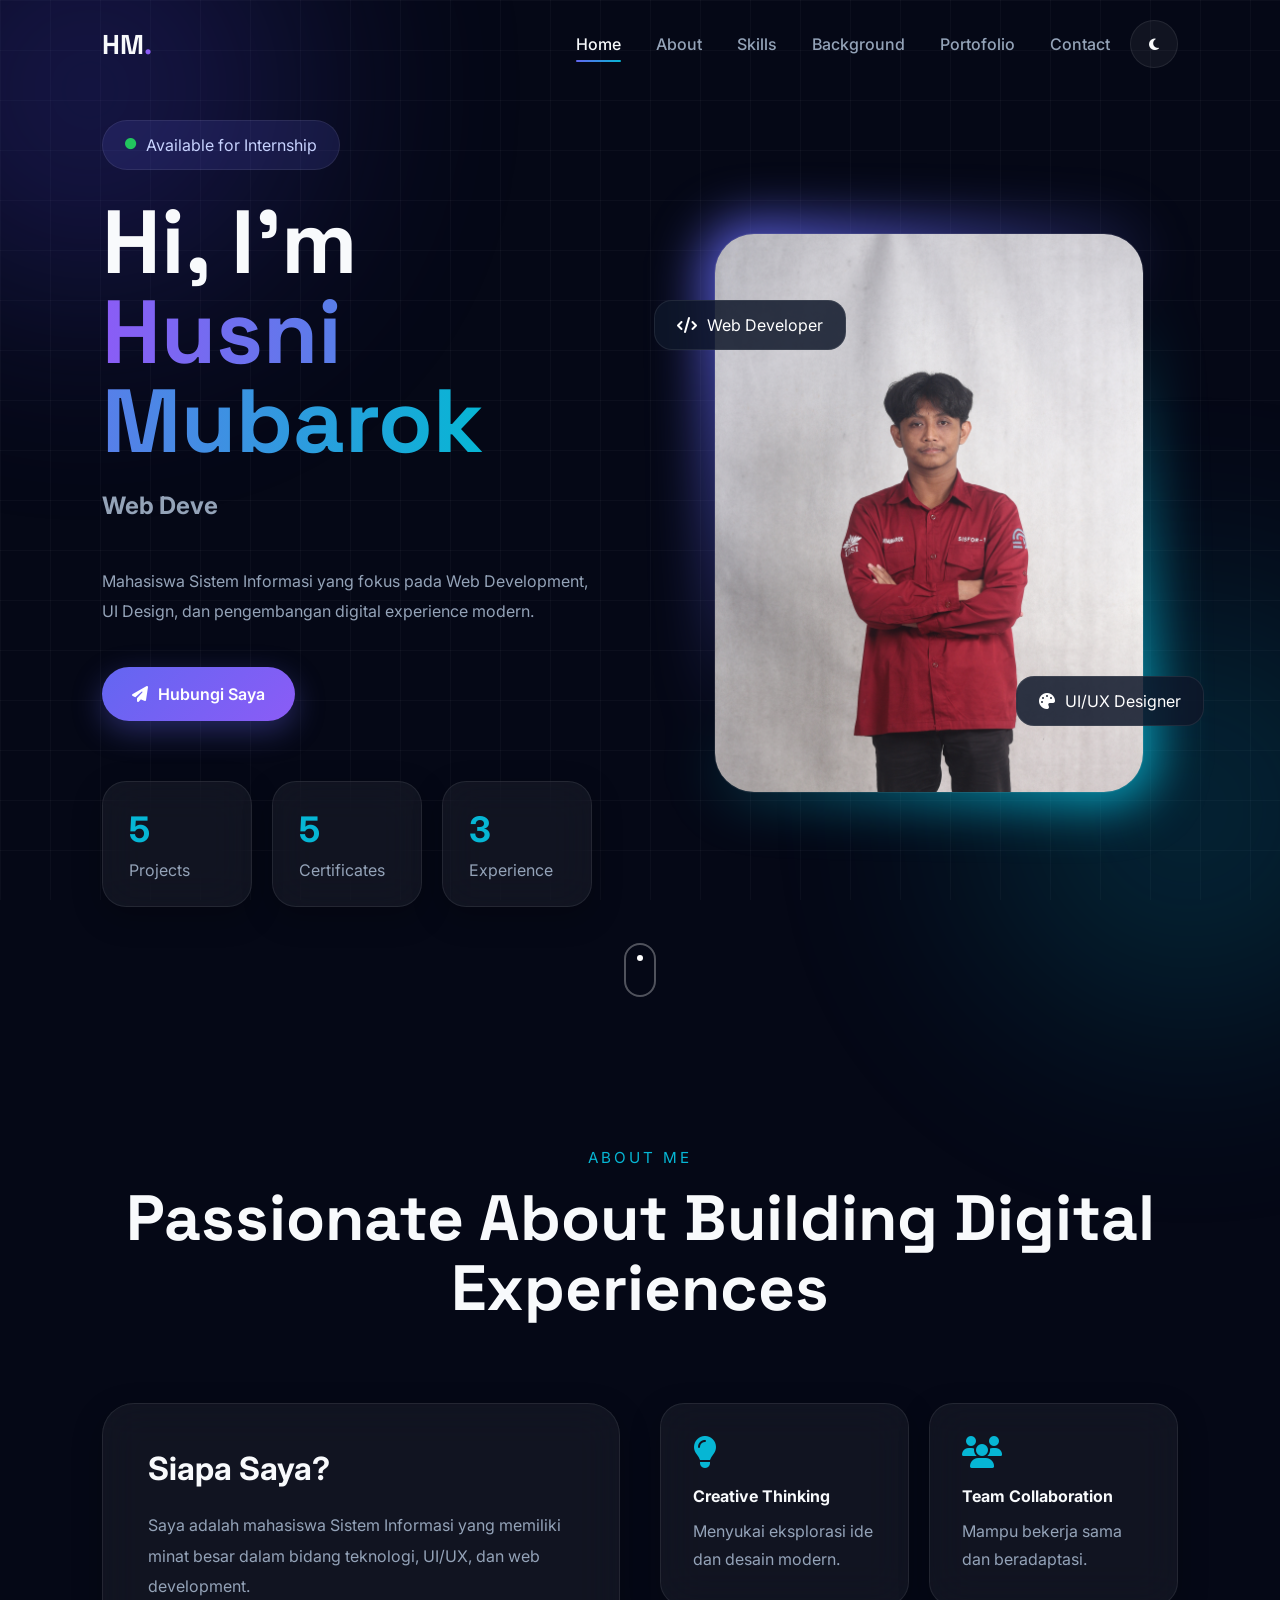
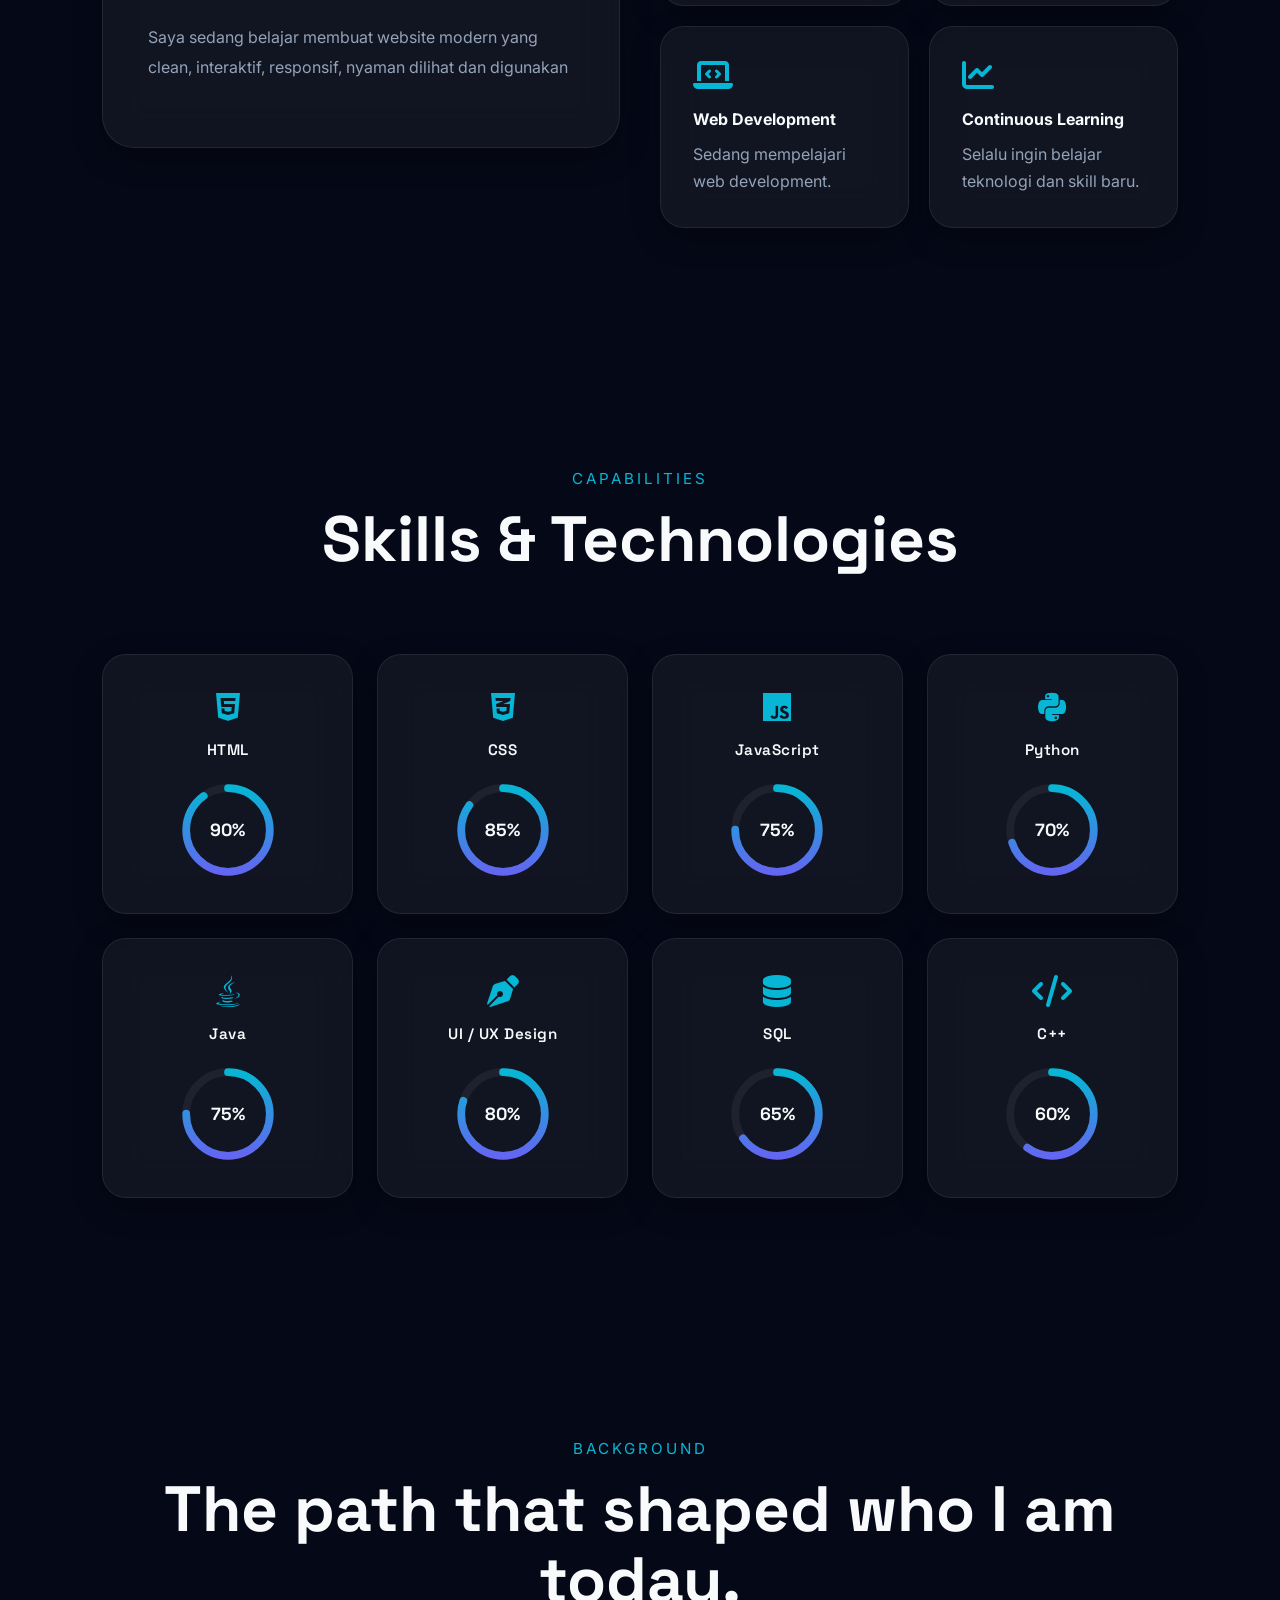
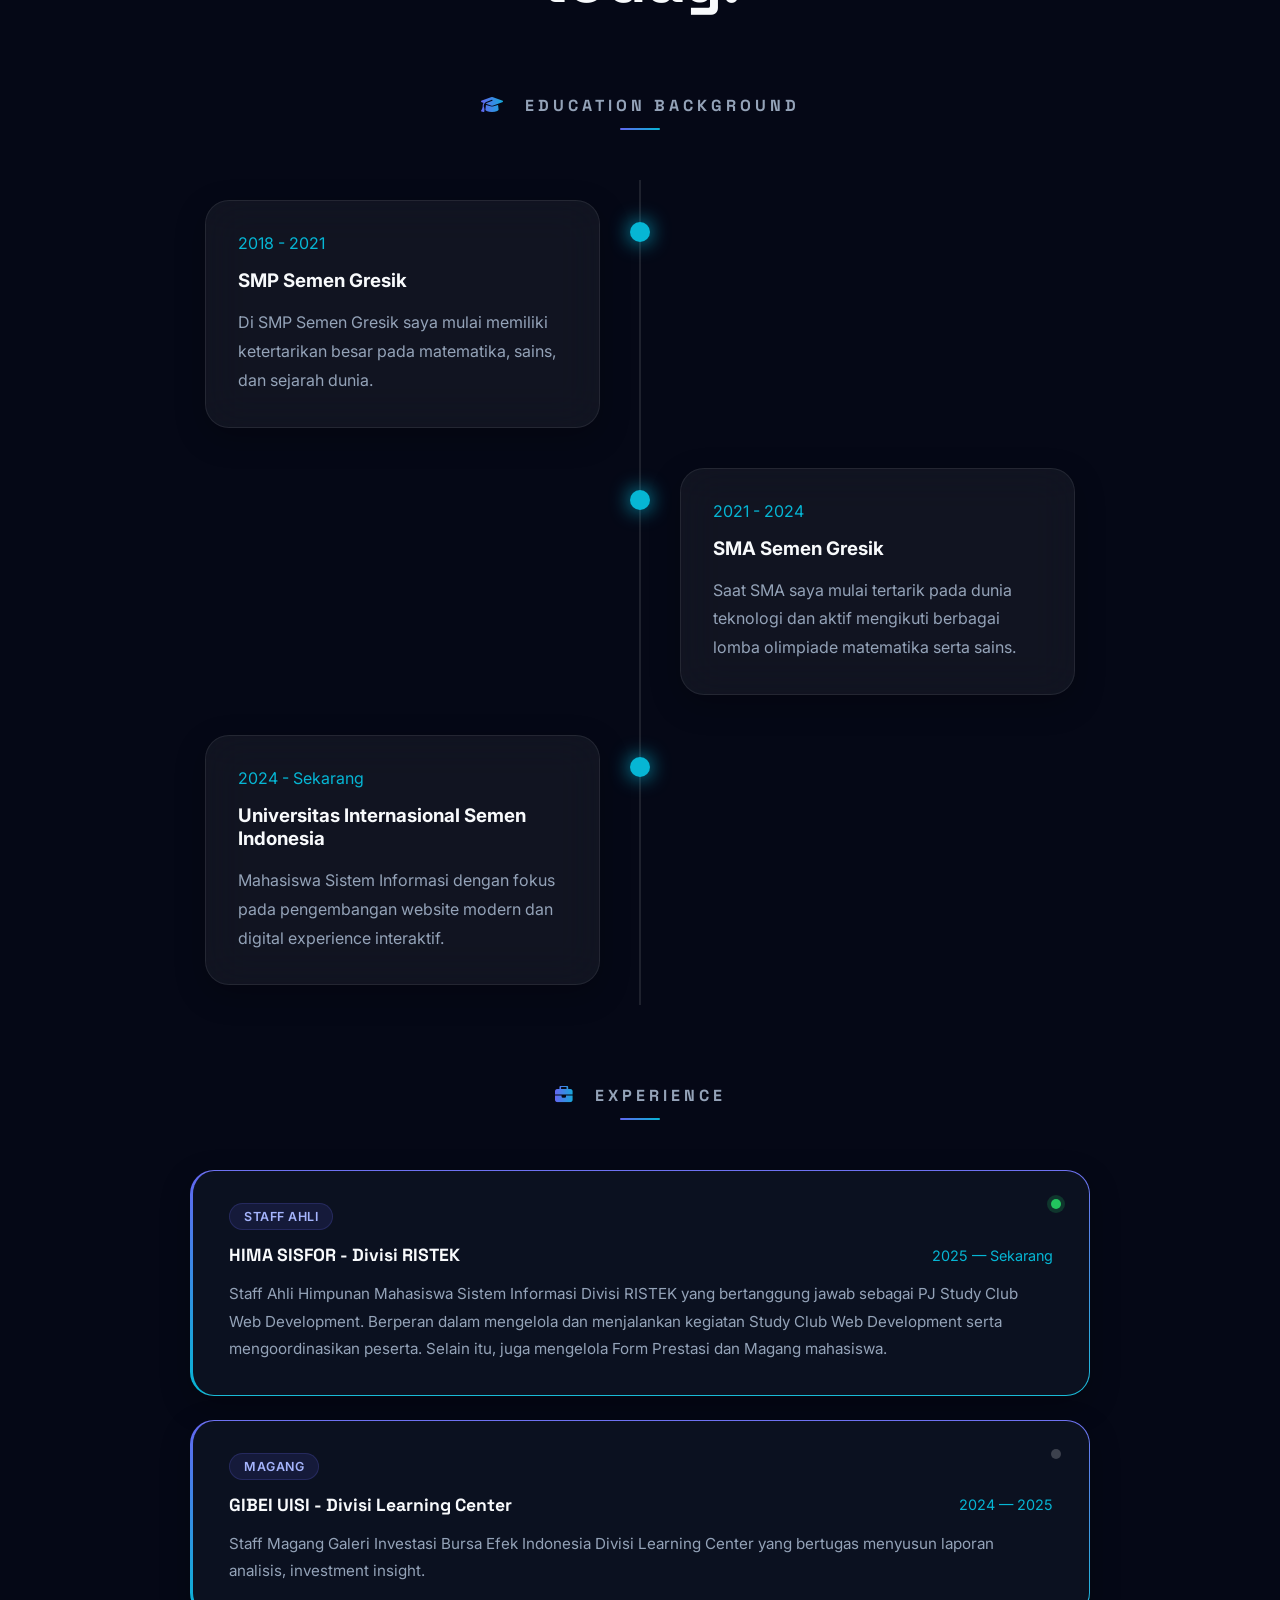
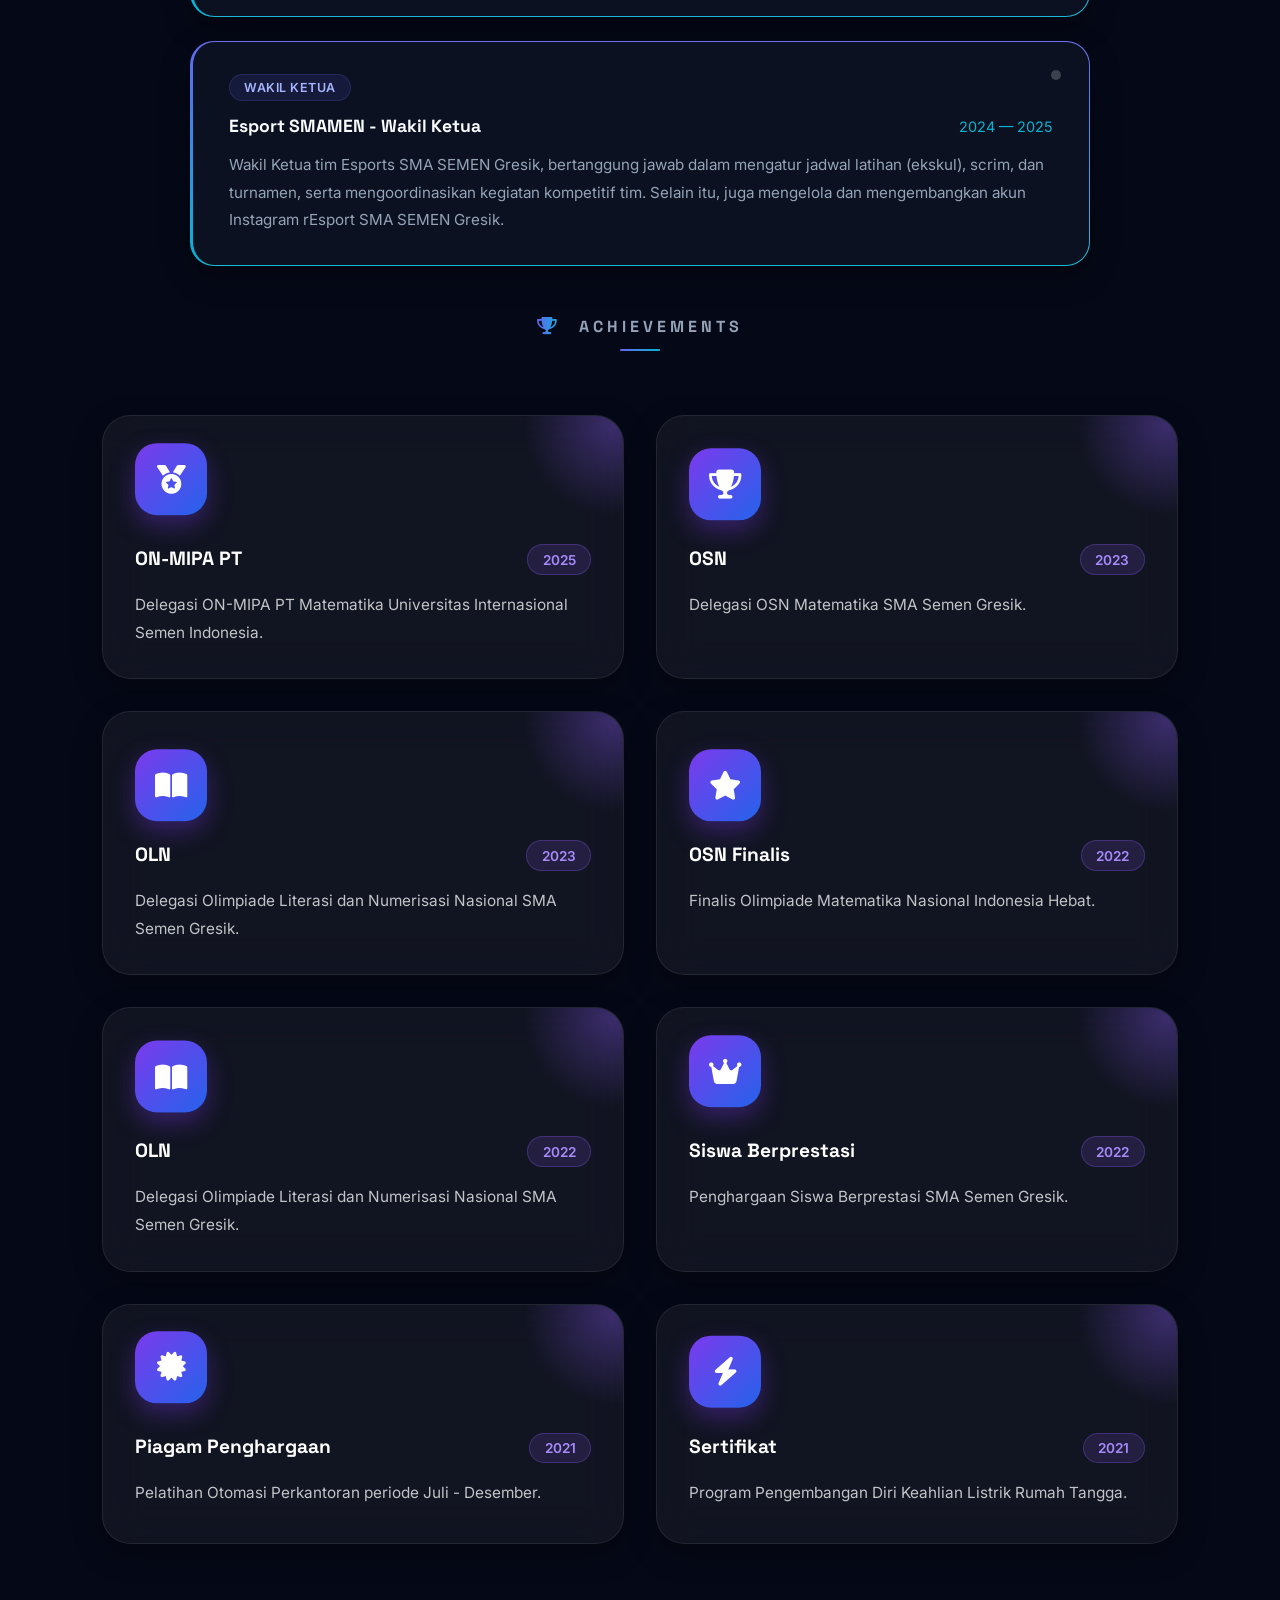
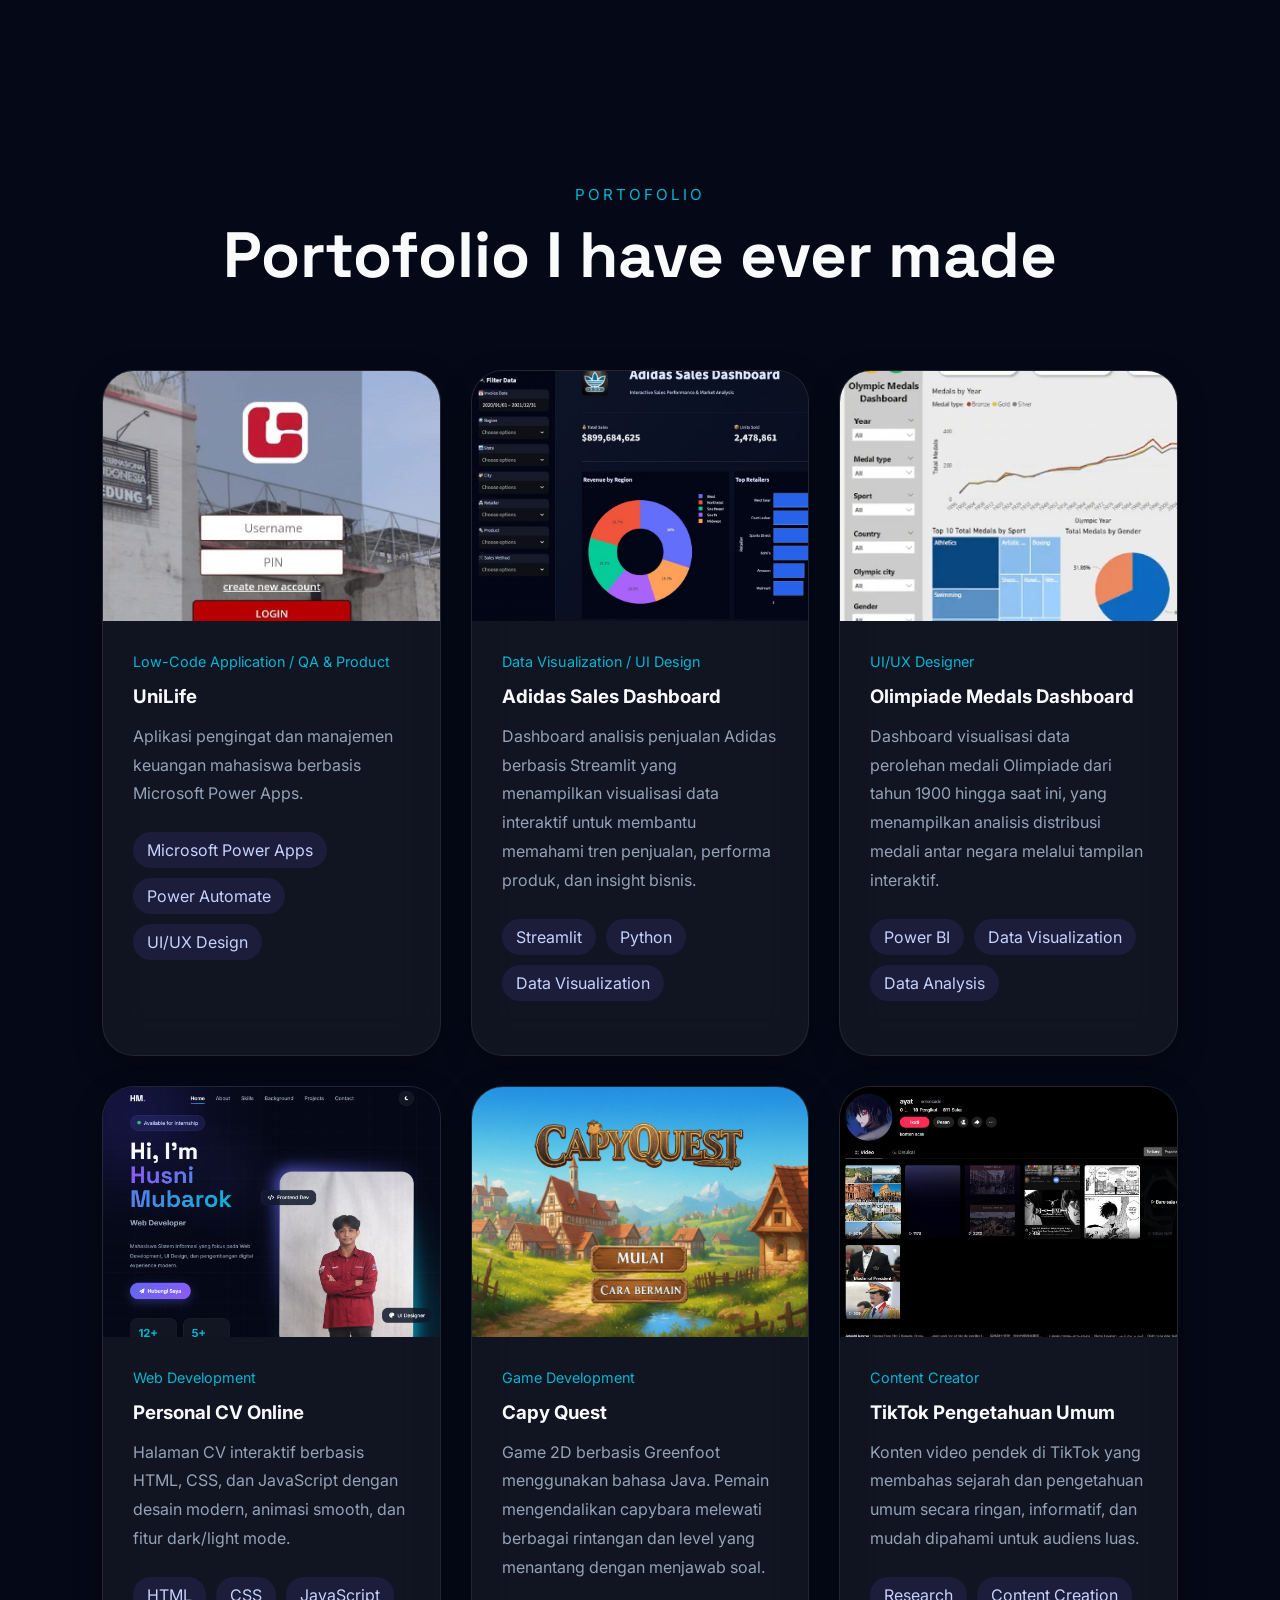
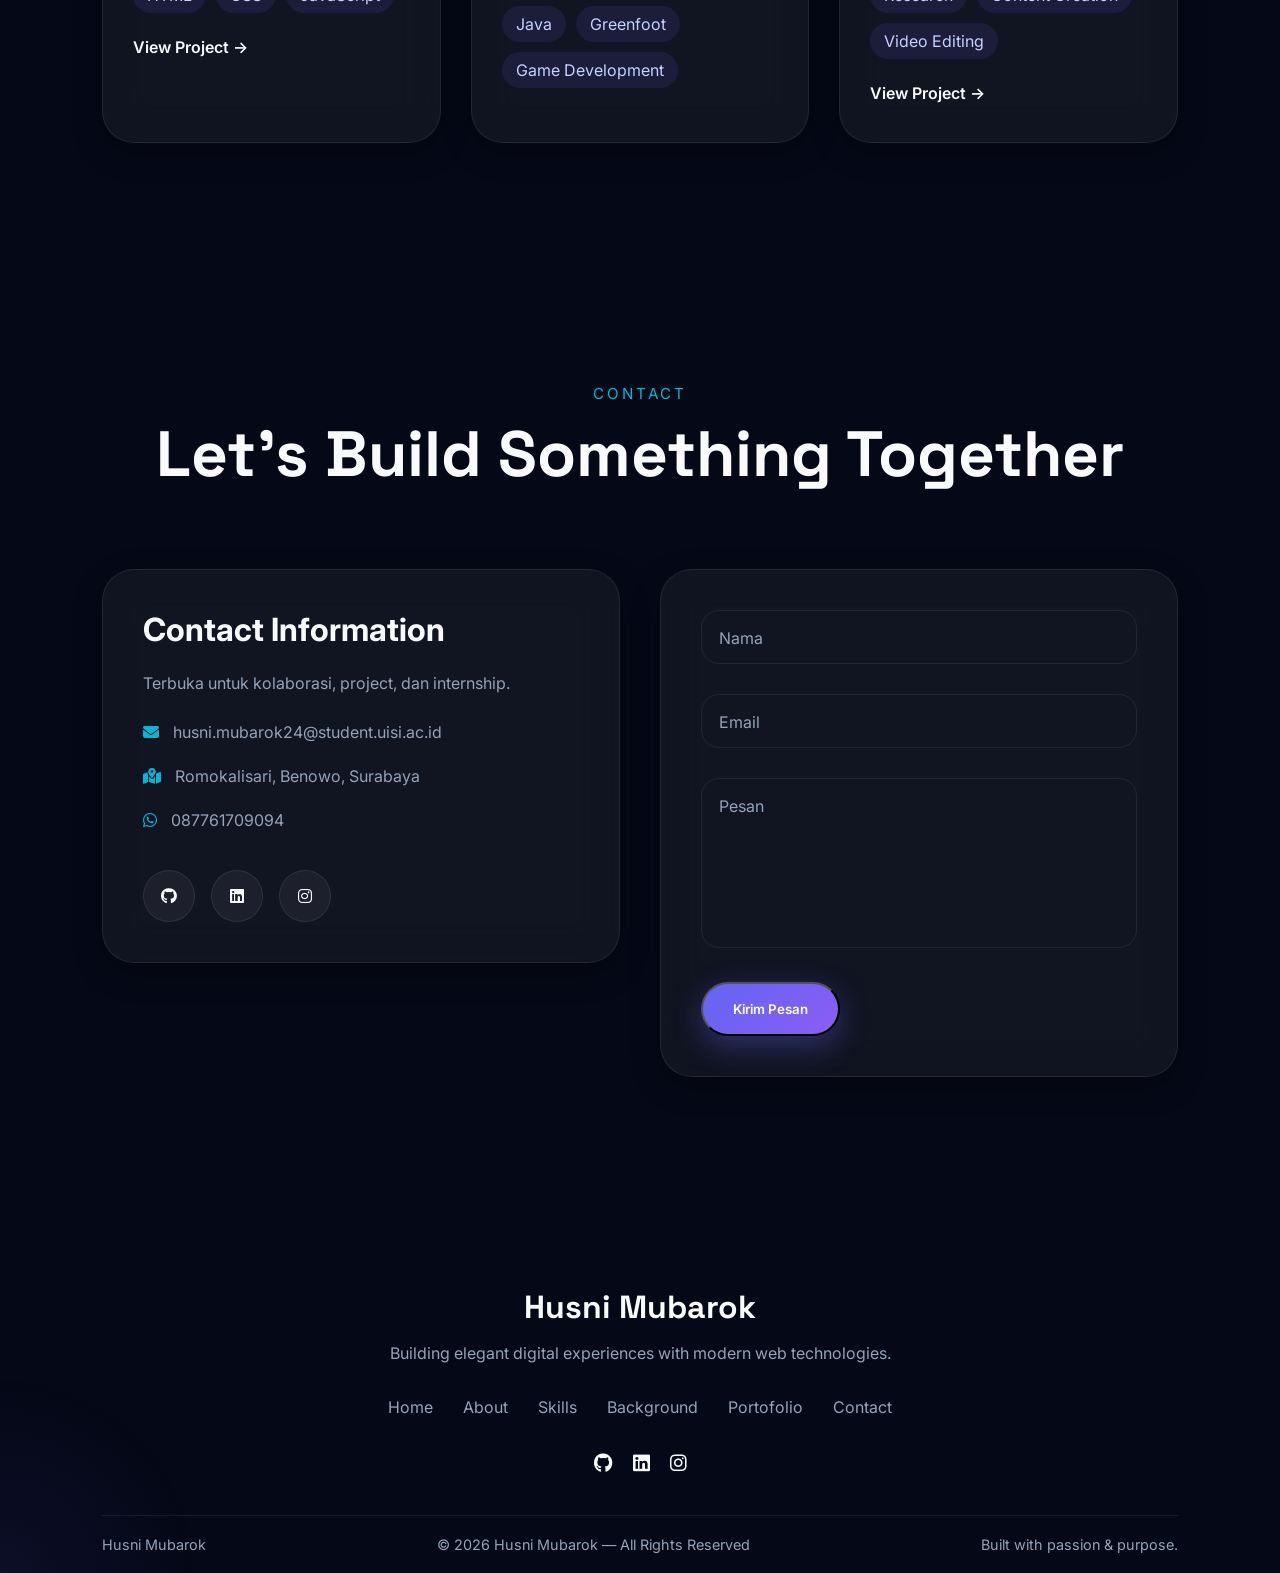
==== commit c8155848: "hosting" ====
--- a/index.html
+++ b/index.html
@@ -609,6 +609,9 @@
               <span>HTML</span>
               <span>CSS</span>
               <span>JavaScript</span>
+            </div>
+            <div class="project-links">
+              <a href="https://husni1mubarok.github.io/cv-online/" target="_blank">View Project →</a>
             </div>
           </div>
         </article>
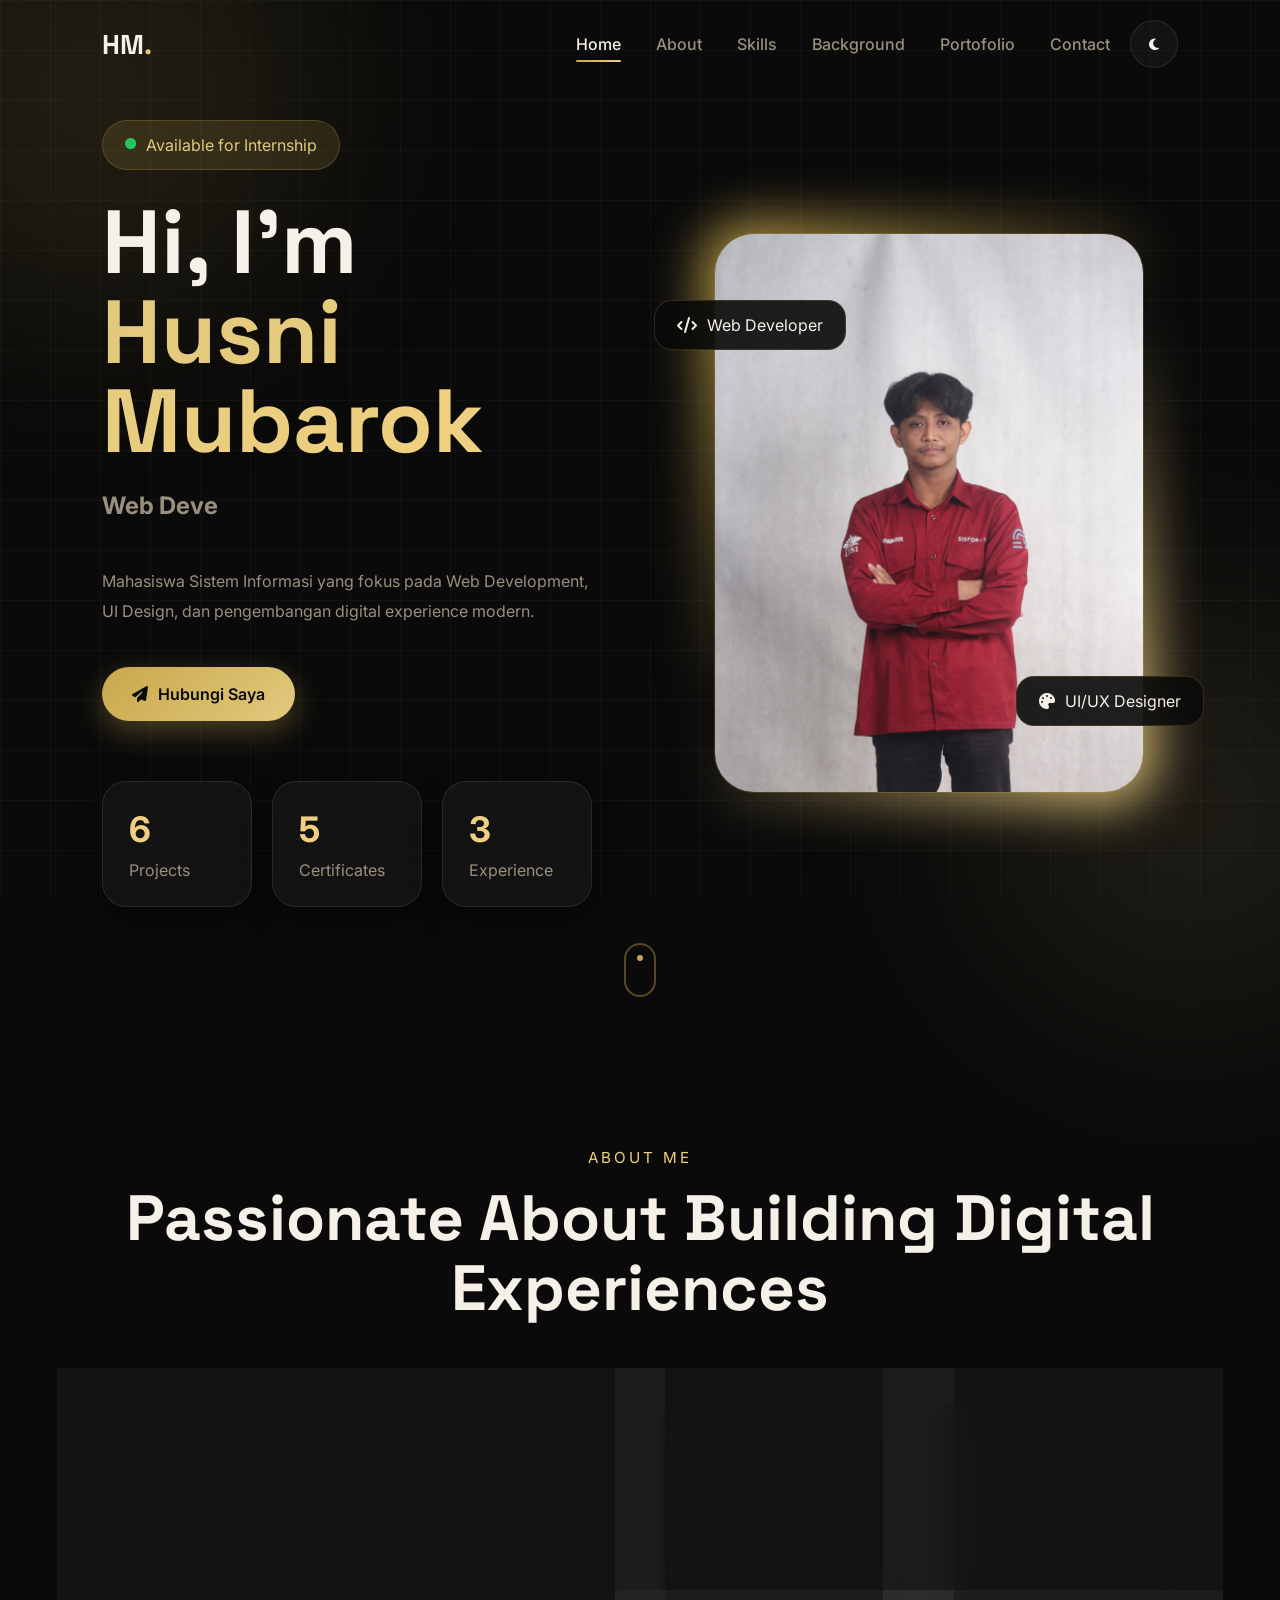
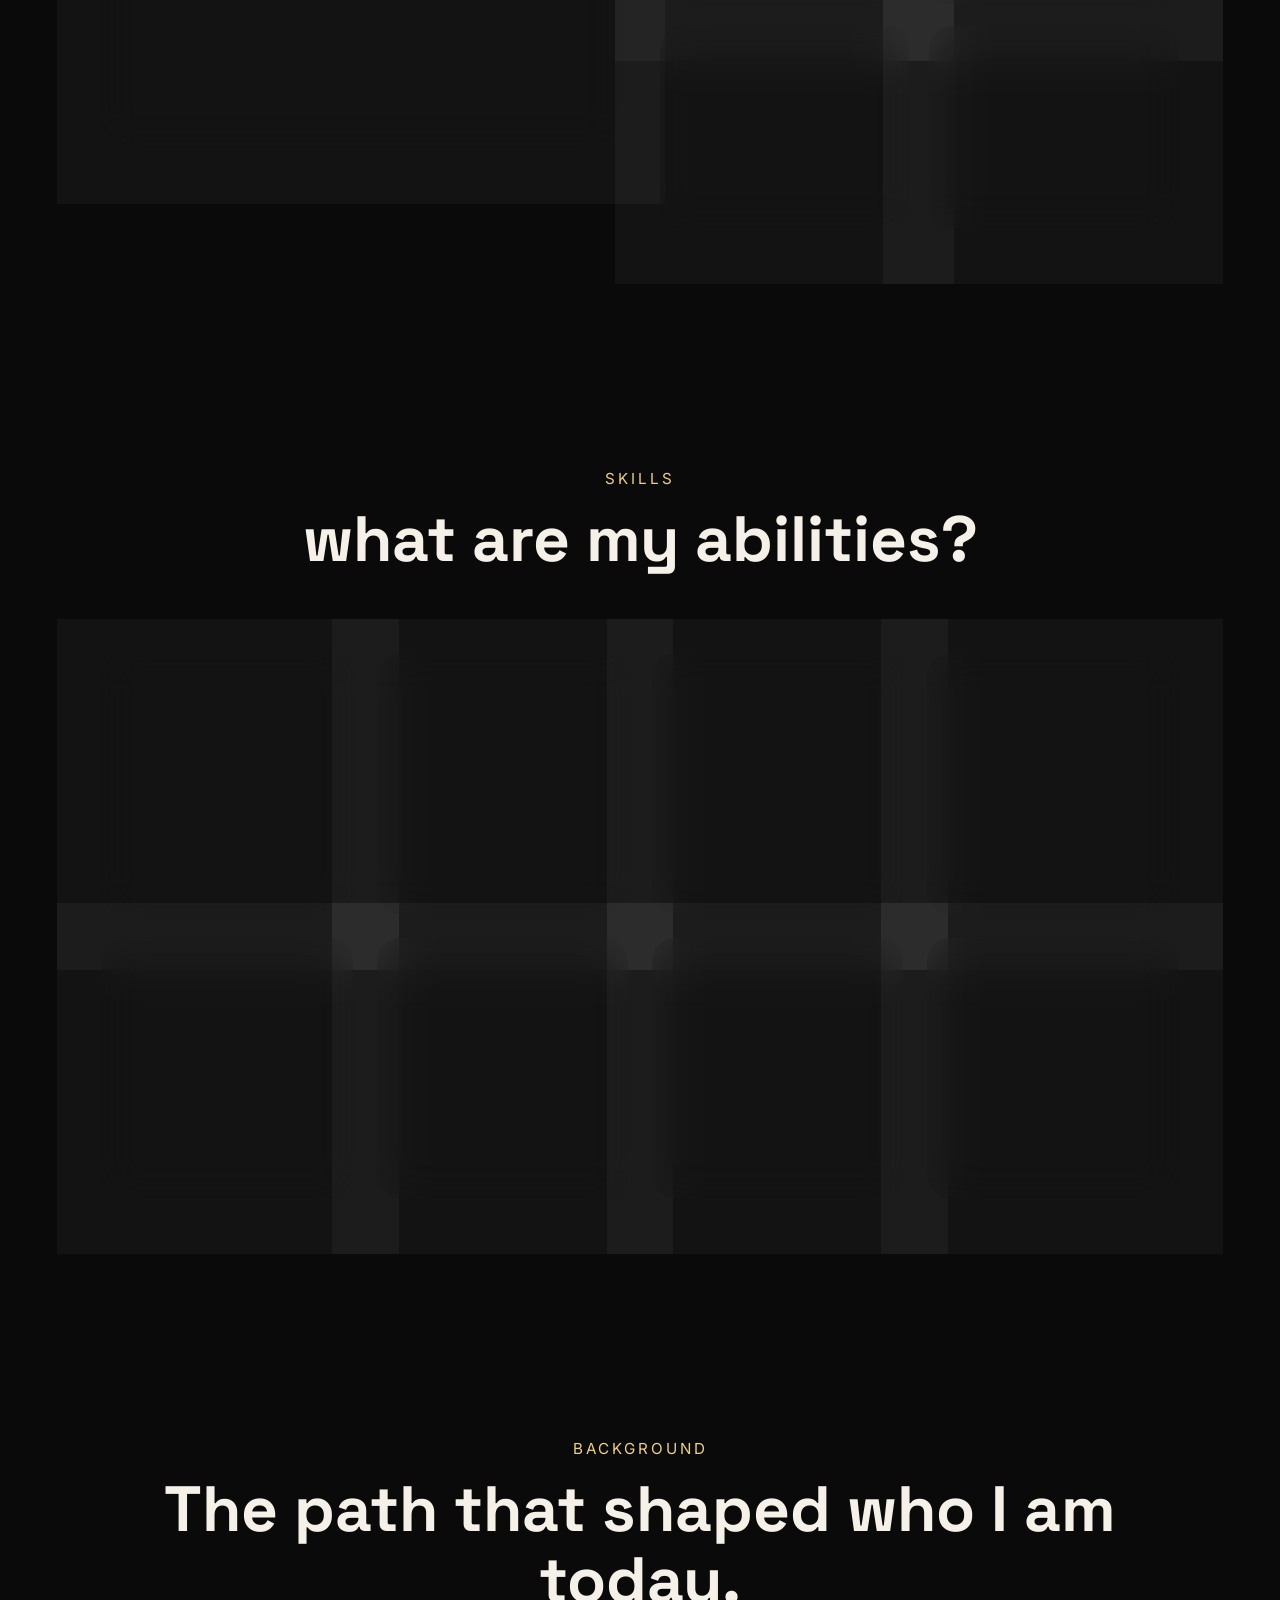
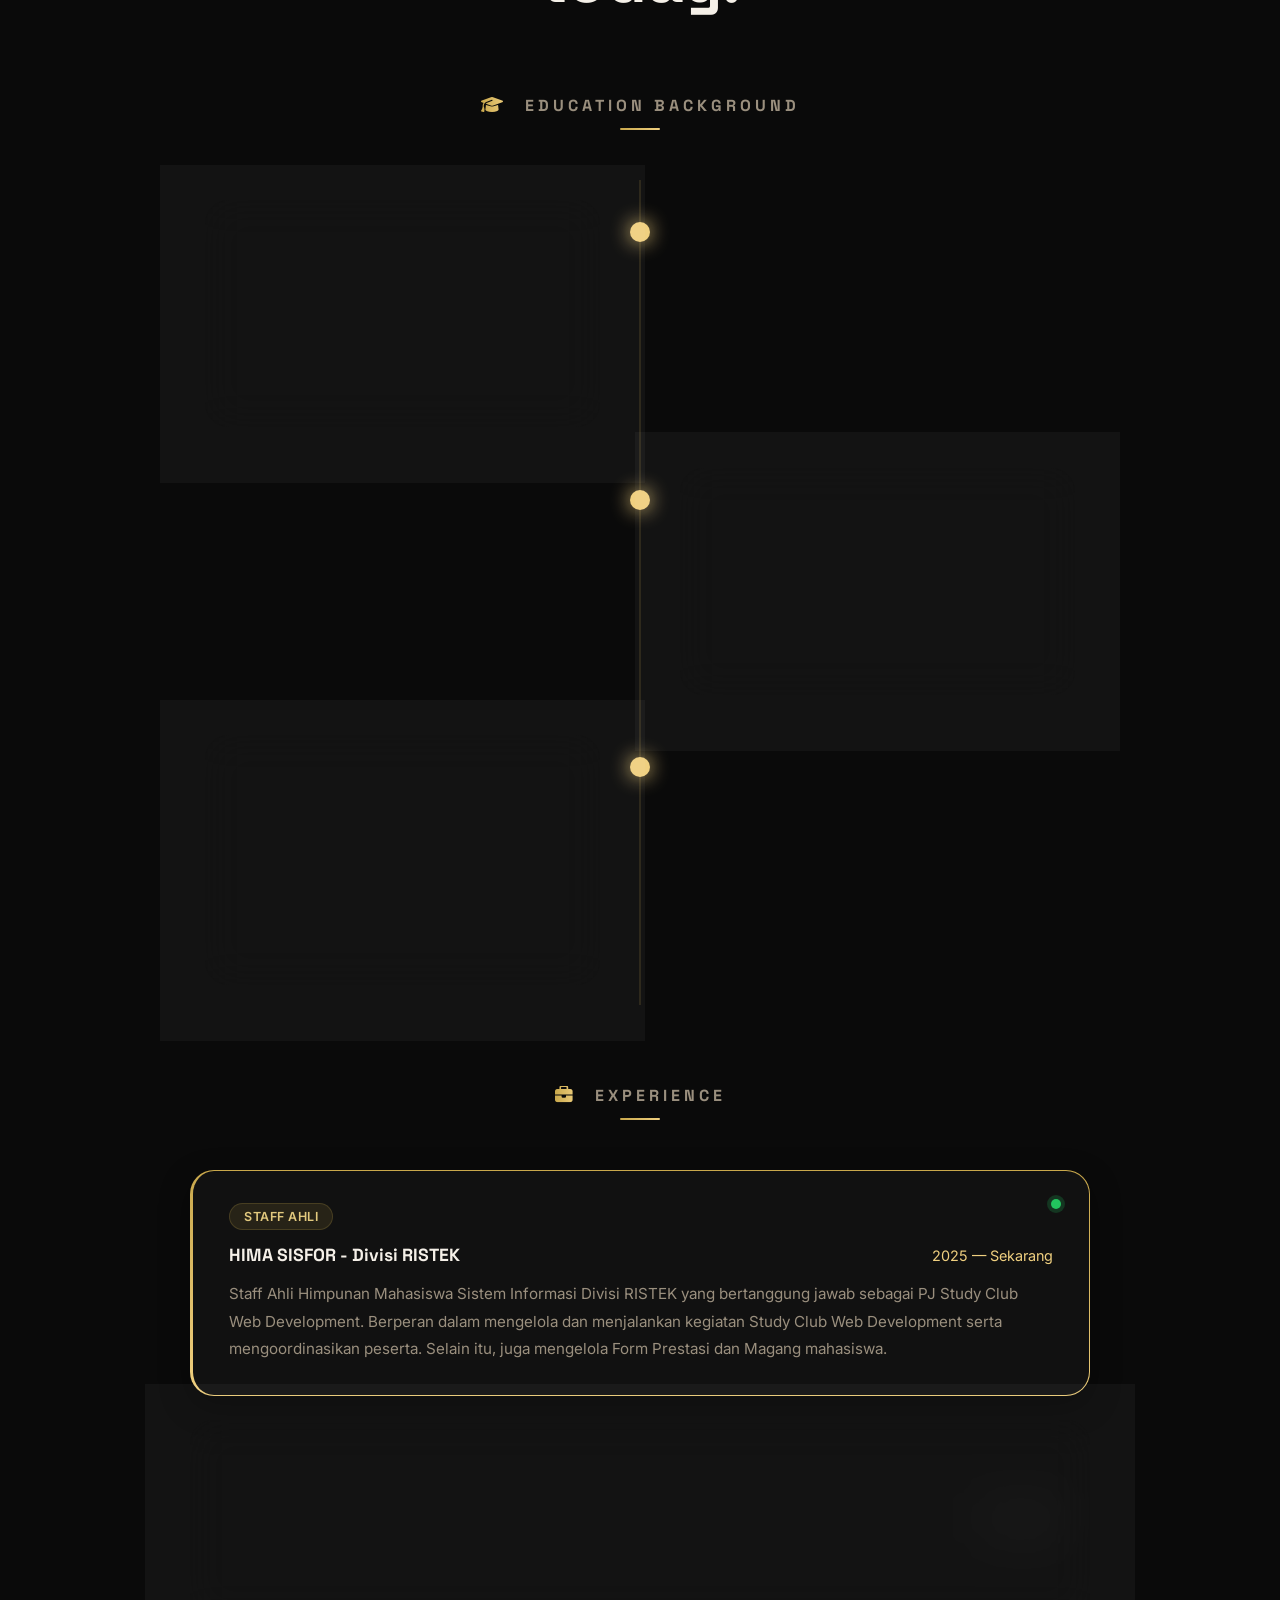
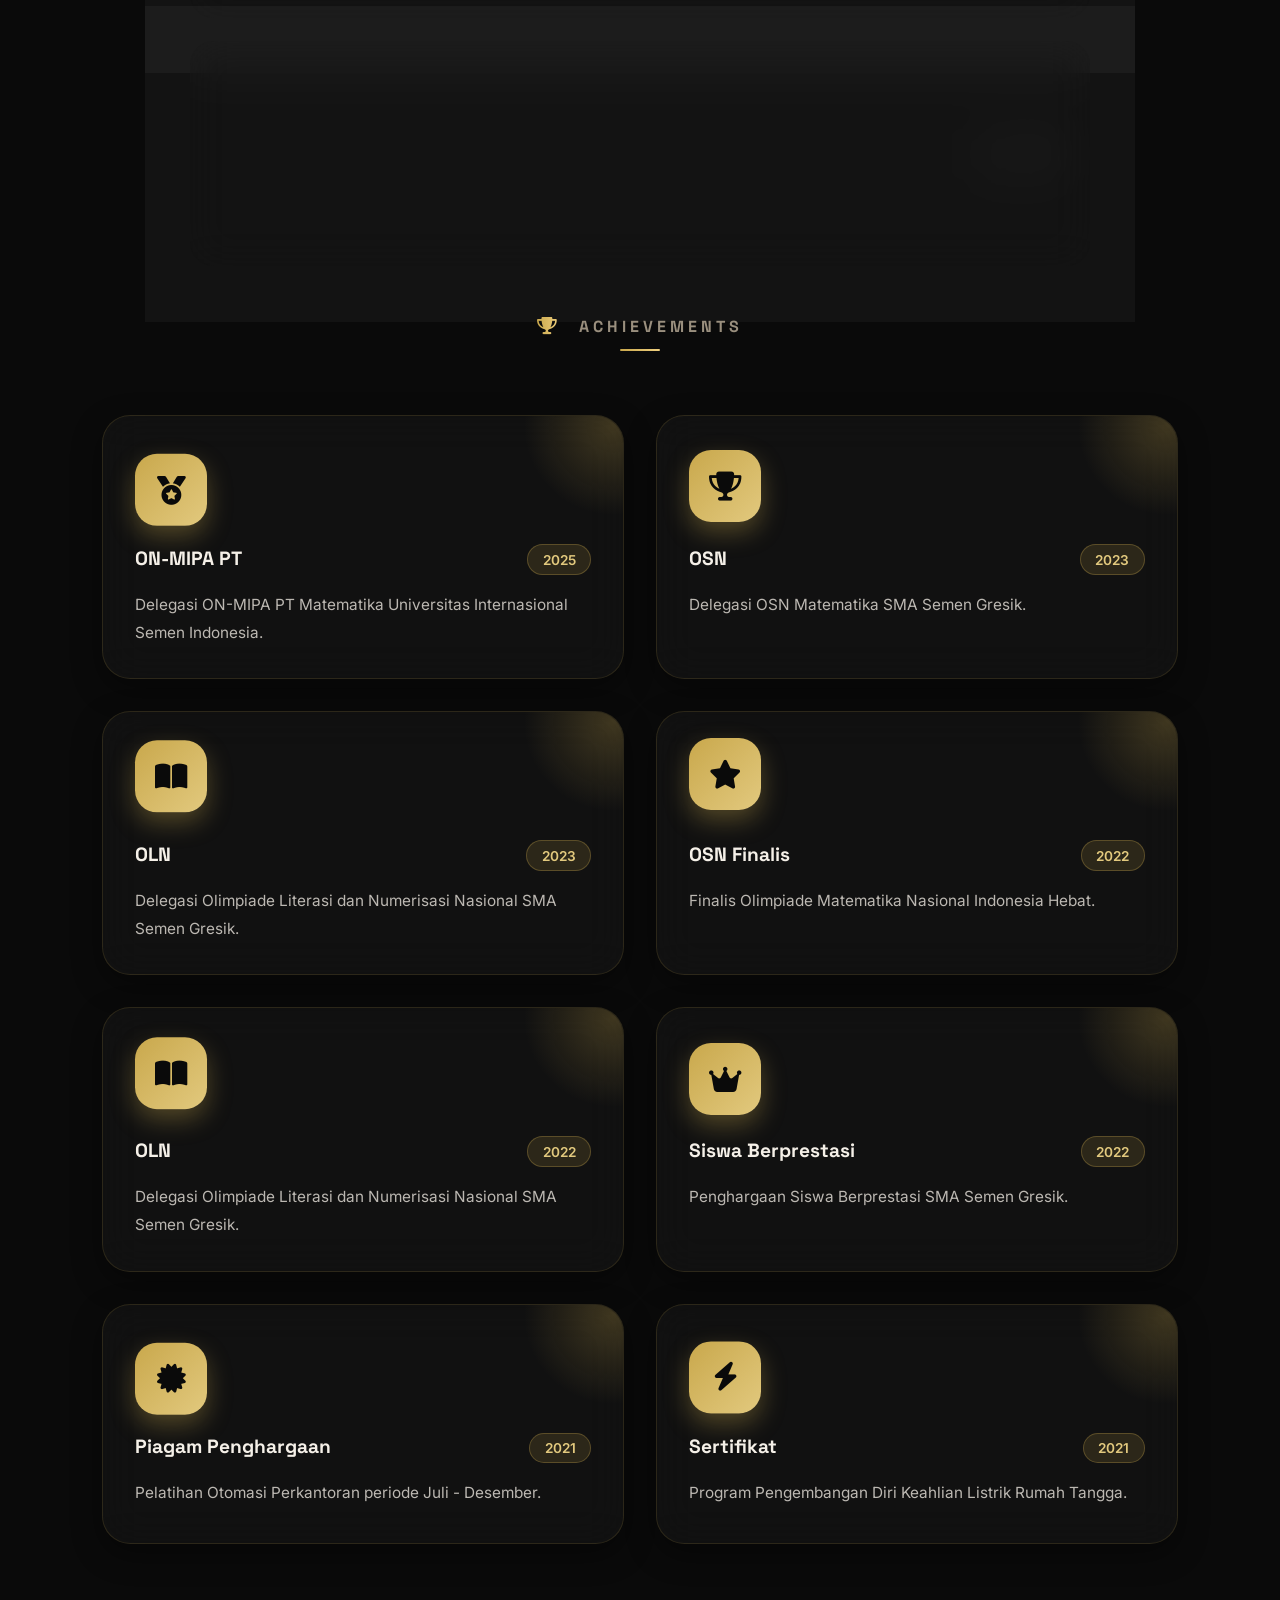
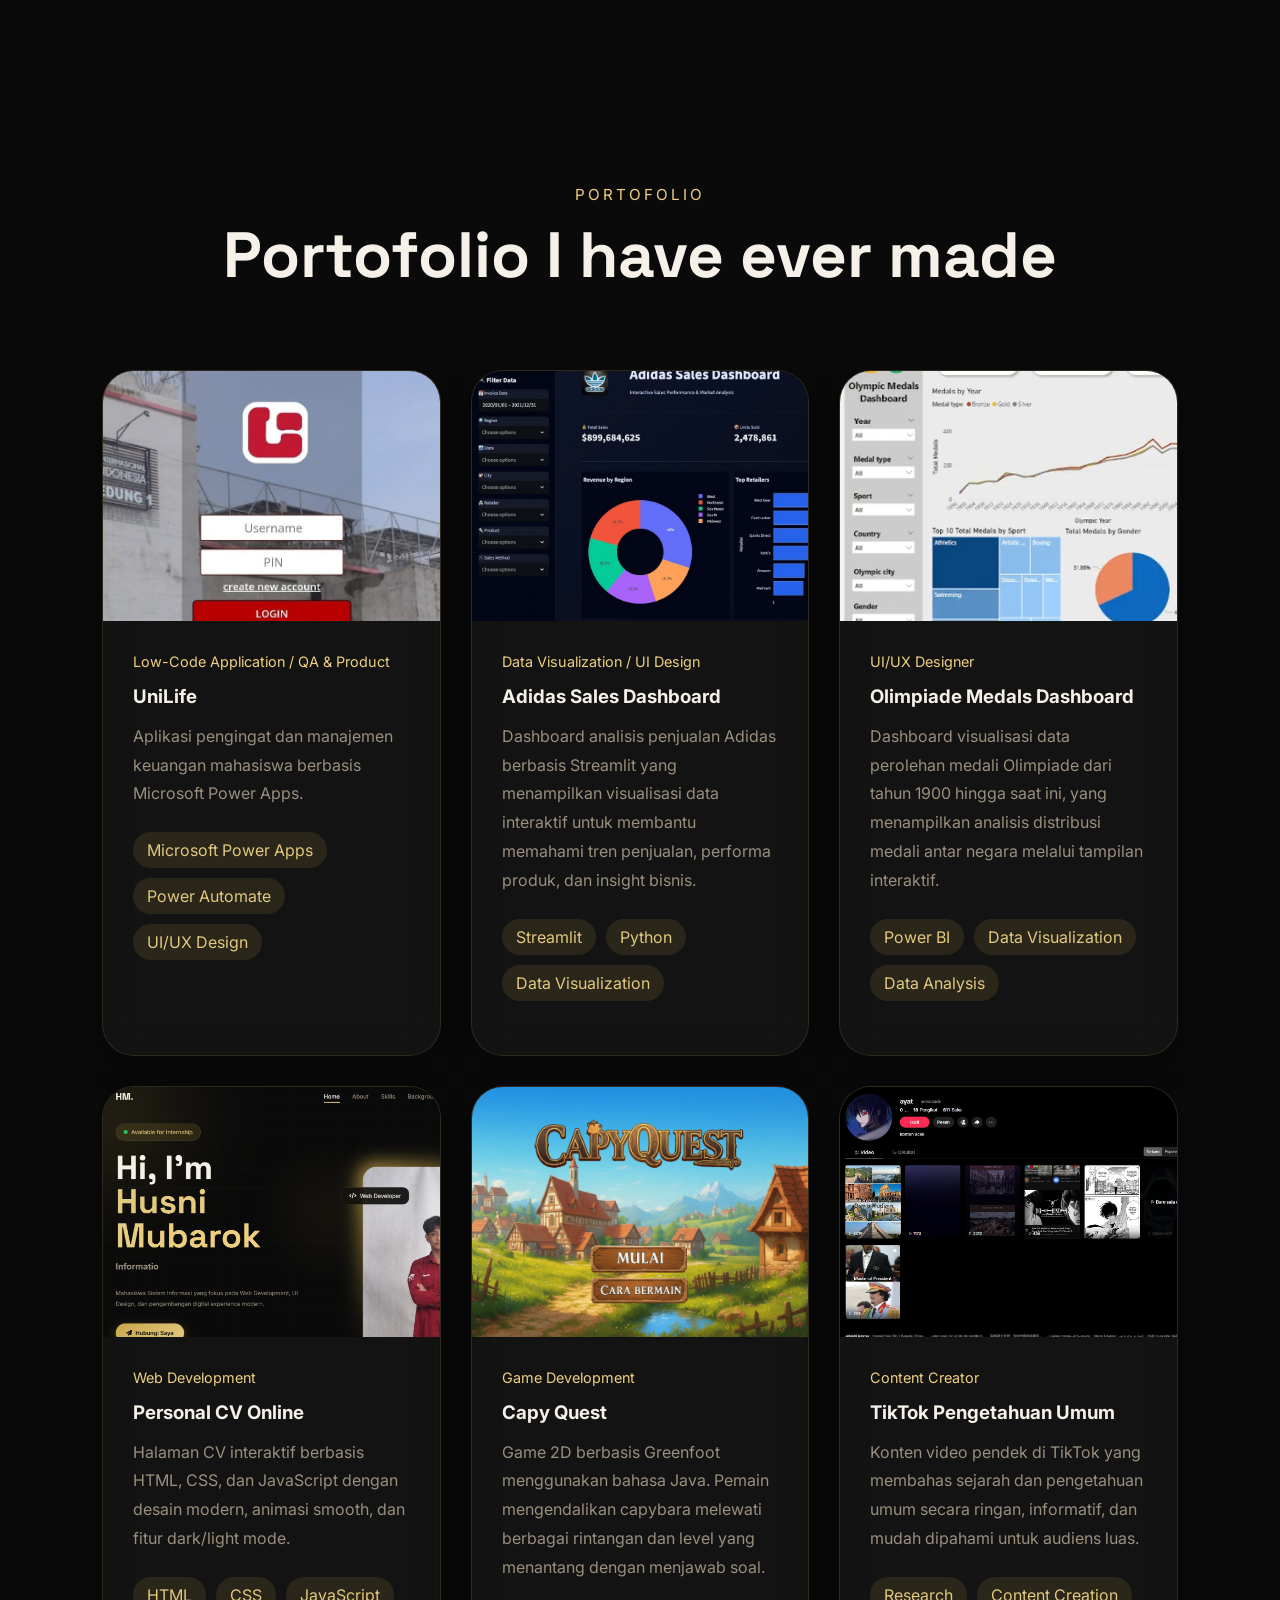
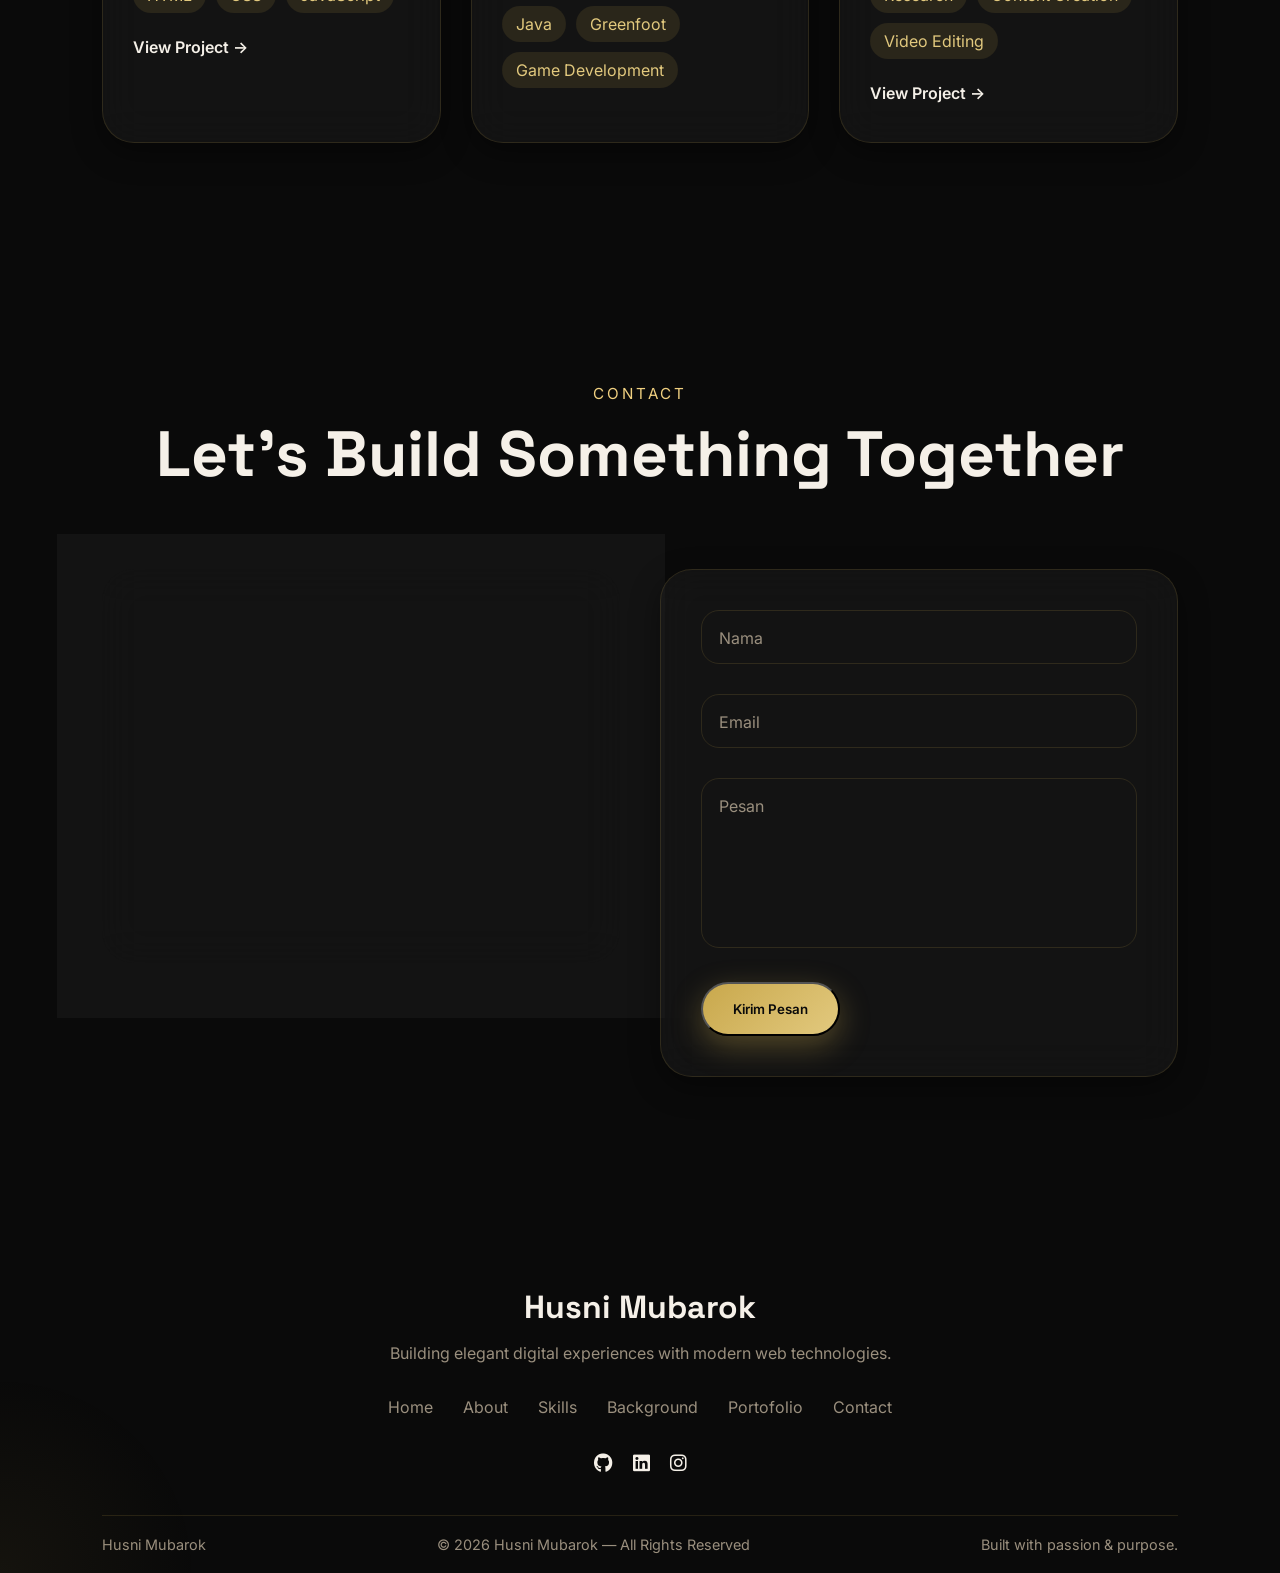
==== commit d774a70b: "update" ====
--- a/index.html
+++ b/index.html
@@ -178,8 +178,8 @@
       <!-- SKILLS SECTION -->
     <section class="skills section" id="skills">
       <div class="section-title reveal">
-        <span>Capabilities</span>
-        <h2>Skills & Technologies</h2>
+        <span>Skills</span>
+        <h2>what are my abilities?</h2>
       </div>
       <div class="skills-grid">
 
@@ -390,7 +390,7 @@
           <div class="exp-number">02</div>
           <div class="exp-card glass">
             <div class="exp-status"></div>
-            <span class="exp-badge">Magang</span>
+            <span class="exp-badge"> Staff Magang</span>
             <div class="exp-header">
               <h3>GIBEI UISI - Divisi Learning Center</h3>
               <span class="exp-year">2024 — 2025</span>
--- a/landing-page.css
+++ b/landing-page.css
@@ -1,24 +1,23 @@
-  /* =========================
+/* =========================
     ROOT VARIABLES
   ========================= */
-
-  :root{
-
-    --bg:#050816;
-    --bg-secondary:#0b1120;
-    --surface:rgba(255,255,255,.05);
-
-    --text:#f8fafc;
-    --text-soft:#94a3b8;
-
-    --primary:#6366f1;
-    --primary-light:#8b5cf6;
-    --accent:#06b6d4;
-
-    --border:rgba(255,255,255,.08);
-
-    --shadow:
-    0 10px 30px rgba(0,0,0,.25);
+:root{
+
+  --bg:#0a0a0a;
+  --bg-secondary:#111111;
+  --surface:rgba(255,255,255,.04);
+
+  --text:#f5f0e8;
+  --text-soft:#9a8f7e;
+
+  --primary:#c9a84c;
+  --primary-light:#e2c97e;
+  --accent:#f0d080;
+
+  --border:rgba(201,168,76,.15);
+
+  --shadow:
+  0 10px 30px rgba(0,0,0,.4);
 
     --radius-lg:32px;
     --radius-md:24px;
@@ -168,7 +167,7 @@
     position: fixed;
     inset: 0;
 
-    background: #0b1020;
+    background: #0a0a0a;
 
     display: flex;
     align-items: center;
@@ -221,8 +220,8 @@
 
     background: linear-gradient(
       90deg,
-      #7c4dff,
-      #3b82f6
+      #c9a84c,
+      #e2c97e
     );
 
     animation: loadingFill 2s ease forwards;
@@ -266,24 +265,24 @@
     width:420px;
     height:420px;
 
-    background:#4f46e5;
+    background:#c9a84c;
 
     top:-120px;
     left:-120px;
 
-    opacity:.25;
+    opacity:.15;
   }
 
   .blur-2{
     width:420px;
     height:420px;
 
-    background:#06b6d4;
+    background:#e2c97e;
 
     bottom:-120px;
     right:-120px;
 
-    opacity:.18;
+    opacity:.10;
   }
 
   .bg-grid{
@@ -338,12 +337,12 @@
   }
 
   .header.scrolled{
-    background:rgba(5,8,22,.75);
+    background:rgba(10,10,10,.85);
 
     backdrop-filter:blur(20px);
 
     border-bottom:
-    1px solid rgba(255,255,255,.05);
+    1px solid rgba(201,168,76,.15);
   }
 
   body.light .header.scrolled{
@@ -494,13 +493,11 @@
 
     border-radius:50px;
 
-    background:
-    rgba(99,102,241,.15);
-
-    color:#c7d2fe;
-
-    border:
-    1px solid rgba(255,255,255,.08);
+    background:rgba(201,168,76,.15);
+
+    color:#e2c97e;
+
+    border:1px solid rgba(201,168,76,.25);
 
     margin-bottom:28px;
   }
@@ -586,10 +583,10 @@
     var(--primary-light)
     );
 
-    color:white;
+    color:#0a0a0a;
 
     box-shadow:
-    0 10px 30px rgba(99,102,241,.35);
+    0 10px 30px rgba(201,168,76,.35);
   }
 
   .secondary-btn{
@@ -661,8 +658,7 @@
     position:relative;
     z-index:2;
 
-    border:
-    1px solid rgba(255,255,255,.08);
+    border:1px solid rgba(201,168,76,.2);
   }
 
   .glow-ring{
@@ -695,12 +691,11 @@
 
     border-radius:18px;
 
-    background:rgba(15,23,42,.85);
-
-    border:
-    1px solid rgba(255,255,255,.08);
-
-    color:white;
+    background:rgba(10,10,10,.9);
+
+    border:1px solid rgba(201,168,76,.2);
+
+    color:#f5f0e8;
 
     z-index:3;
 
@@ -749,8 +744,7 @@
 
     border-radius:50px;
 
-    border:
-    2px solid rgba(255,255,255,.3);
+    border:2px solid rgba(201,168,76,.4);
 
     position:relative;
   }
@@ -770,7 +764,7 @@
 
     border-radius:50%;
 
-    background:white;
+    background:#c9a84c;
 
     animation:scrollAnim 1.5s infinite;
   }
@@ -878,10 +872,10 @@
 
 .skill-card:hover {
   transform: translateY(-10px);
-  border-color: rgba(99,102,241,.35);
+  border-color: rgba(201,168,76,.35);
   box-shadow:
-    0 20px 50px rgba(99,102,241,.15),
-    0 0 30px rgba(6,182,212,.08);
+    0 20px 50px rgba(201,168,76,.15),
+    0 0 30px rgba(240,208,128,.08);
 }
 
 .skill-icon {
@@ -995,8 +989,7 @@
     width:2px;
     height:100%;
 
-    background:
-    rgba(255,255,255,.1);
+    background:rgba(201,168,76,.15);
   }
 
   .timeline-item{
@@ -1028,8 +1021,7 @@
 
     background:var(--accent);
 
-    box-shadow:
-    0 0 20px var(--accent);
+    box-shadow:0 0 20px var(--accent);
   }
 
   .timeline-item:nth-child(even) .timeline-dot{
@@ -1100,7 +1092,7 @@
 }
 
 .exp-item:hover .exp-number {
-  color: rgba(99,102,241,.12);
+  color: rgba(201,168,76,.12);
 }
 
 .exp-card {
@@ -1121,7 +1113,7 @@
 .exp-card:hover {
   transform: translateX(8px);
   box-shadow:
-    -4px 0 30px rgba(99,102,241,.2),
+    -4px 0 30px rgba(201,168,76,.2),
     0 20px 50px rgba(0,0,0,.2);
 }
 
@@ -1156,9 +1148,9 @@
   font-weight: 600;
   letter-spacing: .5px;
   text-transform: uppercase;
-  background: rgba(99,102,241,.12);
-  color: #a5b4fc;
-  border: 1px solid rgba(99,102,241,.2);
+  background: rgba(201,168,76,.12);
+  color: #e2c97e;
+  border: 1px solid rgba(201,168,76,.2);
   margin-bottom: 14px;
 }
 
@@ -1197,9 +1189,9 @@
 }
 
 body.light .exp-badge {
-  background: rgba(99,102,241,.08);
+  background: rgba(201,168,76,.08);
   color: var(--primary);
-  border-color: rgba(99,102,241,.2);
+  border-color: rgba(201,168,76,.2);
 }
 
   /* =========================
@@ -1273,8 +1265,8 @@
     border-radius: 28px;
     padding: 2rem;
     transition: 0.4s ease;
-    border: 1px solid rgba(255,255,255,0.08);
-    background: rgba(255,255,255,0.05);
+    border: 1px solid rgba(201,168,76,0.15);
+    background: rgba(255,255,255,0.03);
     backdrop-filter: blur(20px);
     -webkit-backdrop-filter: blur(20px);
     min-height: 240px;
@@ -1283,10 +1275,10 @@
   /* HOVER EFFECT */
   .achievement-card:hover {
     transform: translateY(-10px);
-    border-color: rgba(139,92,246,0.5);
+    border-color: rgba(201,168,76,0.5);
     box-shadow:
-      0 10px 40px rgba(139,92,246,0.15),
-      0 0 30px rgba(59,130,246,0.15);
+      0 10px 40px rgba(201,168,76,0.15),
+      0 0 30px rgba(240,208,128,0.10);
   }
 
   /* TOP GLOW */
@@ -1298,7 +1290,7 @@
     width: 180px;
     height: 180px;
     background: radial-gradient(circle,
-        rgba(139,92,246,0.35),
+        rgba(201,168,76,0.25),
         transparent 70%);
     z-index: 0;
   }
@@ -1315,12 +1307,12 @@
 
     background: linear-gradient(
       135deg,
-      #7c3aed,
-      #2563eb
+      #c9a84c,
+      #e2c97e
     );
 
     box-shadow:
-      0 10px 25px rgba(124,58,237,0.35);
+      0 10px 25px rgba(201,168,76,0.35);
 
     position: relative;
     z-index: 2;
@@ -1328,7 +1320,7 @@
 
   .achievement-icon i {
     font-size: 1.8rem;
-    color: #fff;
+    color: #0a0a0a;
   }
 
   /* CONTENT */
@@ -1350,7 +1342,7 @@
     font-size: 1.2rem;
     font-weight: 700;
     line-height: 1.4;
-    color: #fff;
+    color: #f5f0e8;
     font-family: 'Space Grotesk', sans-serif;
   }
 
@@ -1358,10 +1350,10 @@
   .achievement-year {
     padding: 0.4rem 0.9rem;
     border-radius: 999px;
-    background: rgba(139,92,246,0.15);
-    border: 1px solid rgba(139,92,246,0.3);
-
-    color: #a78bfa;
+    background: rgba(201,168,76,0.15);
+    border: 1px solid rgba(201,168,76,0.3);
+
+    color: #e2c97e;
     font-size: 0.85rem;
     font-weight: 600;
     white-space: nowrap;
@@ -1369,7 +1361,7 @@
 
   /* TEXT */
   .achievement-content p {
-    color: rgba(255,255,255,0.75);
+    color: rgba(245,240,232,0.75);
     line-height: 1.8;
     font-size: 0.96rem;
     margin-top: 0.8rem;
@@ -1396,33 +1388,27 @@
   }
 
   .achievement-tags span:hover {
-    background: rgba(139,92,246,0.15);
-    border-color: rgba(139,92,246,0.4);
-    color: #c4b5fd;
-  }
-
-  /* animasi ditangani oleh .reveal — tidak perlu fadeUp terpisah */
+    background: rgba(201,168,76,0.15);
+    border-color: rgba(201,168,76,0.4);
+    color: #e2c97e;
+  }
 
   /* =========================
     LIGHT MODE OVERRIDES
-    (semua hardcoded white/rgba putih)
-  ========================= */
-
-  /* Hero badge */
+  ========================= */
+
   body.light .hero-badge{
     color:var(--primary);
-    border-color:rgba(99,102,241,.2);
-    background:rgba(99,102,241,.08);
-  }
-
-  /* Floating cards hero */
+    border-color:rgba(201,168,76,.2);
+    background:rgba(201,168,76,.08);
+  }
+
   body.light .floating-card{
     background:rgba(255,255,255,.92);
     color:var(--text);
     border-color:rgba(15,23,42,.1);
   }
 
-  /* Scroll indicator */
   body.light .scroll-indicator span{
     border-color:rgba(15,23,42,.25);
   }
@@ -1430,32 +1416,27 @@
     background:var(--text);
   }
 
-  /* Progress bar track */
   body.light .progress-bar{
     background:rgba(15,23,42,.08);
   }
 
-  /* Tag cloud */
   body.light .tag-cloud span{
     color:var(--text);
   }
 
-  /* Timeline line */
   body.light .timeline::before{
     background:rgba(15,23,42,.1);
   }
 
-  /* Timeline & exp content text */
   body.light .timeline-content h3,
   body.light .exp-card h3,
   body.light .exp-header h3{
     color:var(--text);
   }
 
-  /* Tech stack tag */
   body.light .tech-stack span{
     color:var(--primary);
-    background:rgba(99,102,241,.08);
+    background:rgba(201,168,76,.08);
   }
 
   /* =========================
@@ -1468,10 +1449,10 @@
   }
 
   body.light .achievement-card:hover{
-    border-color:rgba(99,102,241,.4);
+    border-color:rgba(201,168,76,.4);
     box-shadow:
-      0 10px 40px rgba(99,102,241,.12),
-      0 0 30px rgba(6,182,212,.08);
+      0 10px 40px rgba(201,168,76,.12),
+      0 0 30px rgba(240,208,128,.08);
   }
 
   body.light .achievement-top h3{
@@ -1482,21 +1463,15 @@
     color:var(--text-soft);
   }
 
-  body.light .achievement-tags span{
-    background:rgba(15,23,42,.05);
-    border-color:rgba(15,23,42,.1);
-    color:var(--text-soft);
-  }
-
   body.light .achievement-tags span:hover{
-    background:rgba(99,102,241,.1);
-    border-color:rgba(99,102,241,.3);
+    background:rgba(201,168,76,.1);
+    border-color:rgba(201,168,76,.3);
     color:var(--primary);
   }
 
   body.light .achievement-card::before{
     background:radial-gradient(circle,
-      rgba(99,102,241,.15),
+      rgba(201,168,76,.15),
       transparent 70%);
   }
 
@@ -1510,7 +1485,7 @@
     height: 400px;
     border-radius: 50%;
     background: radial-gradient(circle,
-      rgba(99,102,241,.08),
+      rgba(201,168,76,.06),
       transparent 70%
     );
     pointer-events: none;
@@ -1571,9 +1546,7 @@
 
   .project-card{
     overflow:hidden;
-
     border-radius:var(--radius-lg);
-
     transition:var(--transition);
   }
 
@@ -1587,9 +1560,7 @@
 
   .project-image img{
     height:250px;
-
     object-fit:cover;
-
     transition:1s ease;
   }
 
@@ -1619,19 +1590,14 @@
     display:flex;
     flex-wrap:wrap;
     gap:10px;
-
     margin:24px 0;
   }
 
   .tech-stack span{
     padding:8px 14px;
-
     border-radius:50px;
-
-    background:
-    rgba(99,102,241,.12);
-
-    color:#c7d2fe;
+    background:rgba(201,168,76,.12);
+    color:#e2c97e;
   }
 
   .project-links{
@@ -1642,7 +1608,6 @@
   .project-links a{
     color:var(--text);
     font-weight:600;
-
     transition:var(--transition);
   }
 
@@ -1662,7 +1627,6 @@
 
   .contact-card{
     padding:40px;
-
     border-radius:var(--radius-lg);
   }
 
@@ -1680,7 +1644,6 @@
     display:flex;
     align-items:center;
     gap:14px;
-
     margin-top:24px;
   }
 
@@ -1691,41 +1654,30 @@
   .social-links{
     display:flex;
     gap:16px;
-
     margin-top:40px;
   }
 
   .social-links a{
     width:52px;
     height:52px;
-
     border-radius:50%;
-
     display:flex;
     align-items:center;
     justify-content:center;
-
     background:var(--surface);
-
-    border:
-    1px solid var(--border);
-
+    border:1px solid var(--border);
     color:var(--text);
-
     transition:var(--transition);
   }
 
   .social-links a:hover{
     transform:translateY(-5px);
-
     background:var(--primary);
-
-    color:white;
+    color:#0a0a0a;
   }
 
   .contact-form form{
     padding:40px;
-
     border-radius:var(--radius-lg);
   }
 
@@ -1737,20 +1689,12 @@
   .input-group input,
   .input-group textarea{
     width:100%;
-
     padding:18px;
-
     background:transparent;
-
-    border:
-    1px solid var(--border);
-
+    border:1px solid var(--border);
     border-radius:18px;
-
     color:var(--text);
-
     outline:none;
-
     transition:var(--transition);
   }
 
@@ -1761,14 +1705,10 @@
 
   .input-group label{
     position:absolute;
-
     left:18px;
     top:18px;
-
     color:var(--text-soft);
-
     pointer-events:none;
-
     transition:var(--transition);
   }
 
@@ -1781,16 +1721,11 @@
   .input-group textarea:focus + label,
   .input-group input:valid + label,
   .input-group textarea:valid + label{
-
     top:-12px;
     left:14px;
-
     background:var(--bg);
-
     padding:0 8px;
-
     font-size:.85rem;
-
     color:var(--accent);
   }
 
@@ -1875,8 +1810,8 @@
   align-items: center;
   justify-content: center;
   background: linear-gradient(135deg, var(--primary), var(--accent));
-  color: white;
-  box-shadow: 0 10px 30px rgba(99,102,241,.35);
+  color: #0a0a0a;
+  box-shadow: 0 10px 30px rgba(201,168,76,.35);
   transition: var(--transition);
   opacity: 0;
   pointer-events: none;
@@ -1957,7 +1892,7 @@
       width:280px;
       height:calc(100vh - 90px);
 
-      background:rgba(5,8,22,.97);
+      background:rgba(10,10,10,.97);
 
       flex-direction:column;
 
